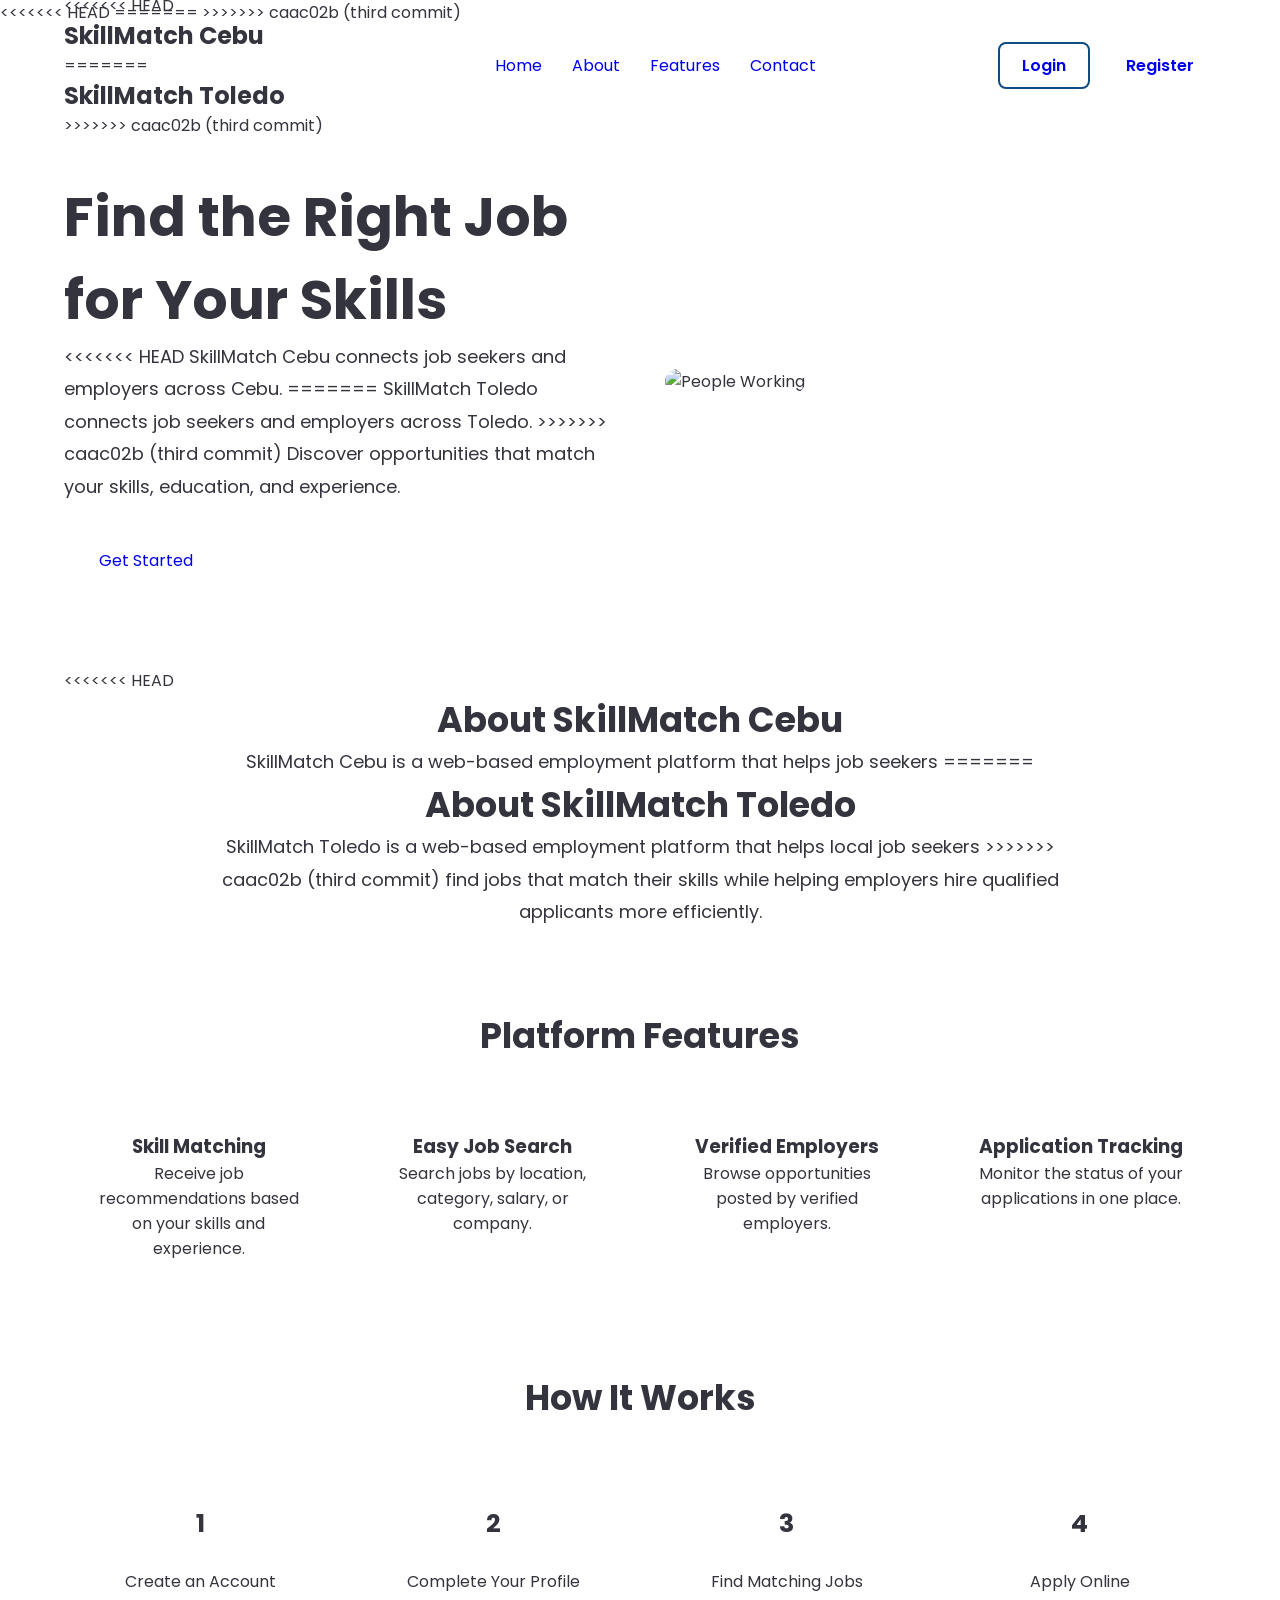
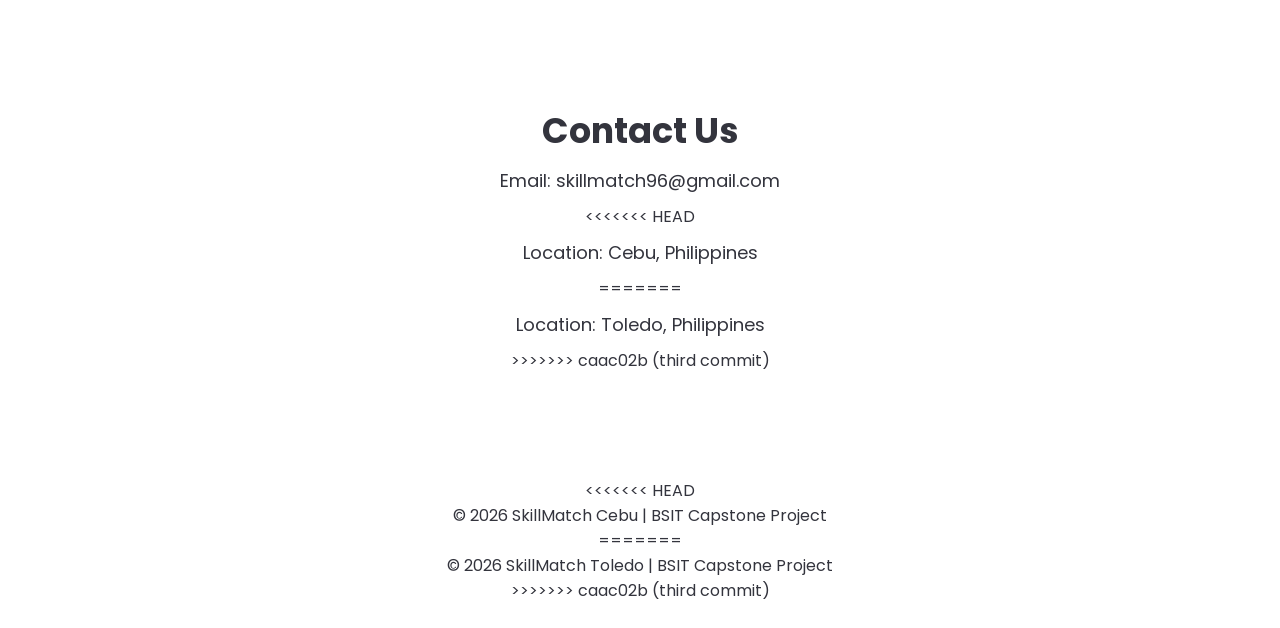
==== index.html @ ce3e760d "added changes" ====
<!DOCTYPE html>
<html lang="en">
<head>
    <meta charset="UTF-8">
    <meta name="viewport" content="width=device-width, initial-scale=1.0">
<<<<<<< HEAD
    <title>SkillMatch Cebu</title>
=======
    <title>SkillMatch Toledo</title>
>>>>>>> caac02b (third commit)

    <link rel="stylesheet" href="css/style.css">

    <link rel="preconnect" href="https://fonts.googleapis.com">
    <link href="https://fonts.googleapis.com/css2?family=Poppins:wght@300;400;500;600;700&display=swap" rel="stylesheet">
</head>
<body>

<header>
    <nav>
        <div class="logo">
<<<<<<< HEAD
            <h2>SkillMatch Cebu</h2>
=======
            <h2>SkillMatch Toledo</h2>
>>>>>>> caac02b (third commit)
        </div>

        <ul>
            <li><a href="#">Home</a></li>
            <li><a href="#about">About</a></li>
            <li><a href="#features">Features</a></li>
            <li><a href="#contact">Contact</a></li>
        </ul>

        <div class="buttons">
            <a href="login.html" class="login">Login</a>
            <a href="register.html" class="register">Register</a>
        </div>
    </nav>
</header>

<section class="hero">

    <div class="hero-text">

        <h1>Find the Right Job for Your Skills</h1>

        <p>
<<<<<<< HEAD
            SkillMatch Cebu connects job seekers and employers across Cebu.
=======
            SkillMatch Toledo connects job seekers and employers across Toledo.
>>>>>>> caac02b (third commit)
            Discover opportunities that match your skills, education, and experience.
        </p>

        <a href="register.html" class="btn">Get Started</a>

    </div>

    <div class="hero-image">
        <img src="https://images.unsplash.com/photo-1521737604893-d14cc237f11d?w=800" alt="People Working">
    </div>

</section>

<section id="about" class="about">

<<<<<<< HEAD
<h2>About SkillMatch Cebu</h2>

<p>

SkillMatch Cebu is a web-based employment platform that helps job seekers
=======
<h2>About SkillMatch Toledo</h2>

<p>

SkillMatch Toledo is a web-based employment platform that helps local job seekers
>>>>>>> caac02b (third commit)
find jobs that match their skills while helping employers hire qualified
applicants more efficiently.

</p>

</section>

<section id="features" class="features">

<h2>Platform Features</h2>

<div class="cards">

<div class="card">
<h3>Skill Matching</h3>
<p>Receive job recommendations based on your skills and experience.</p>
</div>

<div class="card">
<h3>Easy Job Search</h3>
<p>Search jobs by location, category, salary, or company.</p>
</div>

<div class="card">
<h3>Verified Employers</h3>
<p>Browse opportunities posted by verified employers.</p>
</div>

<div class="card">
<h3>Application Tracking</h3>
<p>Monitor the status of your applications in one place.</p>
</div>

</div>

</section>

<section class="how">

<h2>How It Works</h2>

<div class="steps">

<div class="step">
<h3>1</h3>
<p>Create an Account</p>
</div>

<div class="step">
<h3>2</h3>
<p>Complete Your Profile</p>
</div>

<div class="step">
<h3>3</h3>
<p>Find Matching Jobs</p>
</div>

<div class="step">
<h3>4</h3>
<p>Apply Online</p>
</div>

</div>

</section>

<section id="contact" class="contact">

<h2>Contact Us</h2>

<p>Email: skillmatch96@gmail.com</p>

<<<<<<< HEAD
<p>Location: Cebu, Philippines</p>
=======
<p>Location: Toledo, Philippines</p>
>>>>>>> caac02b (third commit)

</section>

<footer>

<<<<<<< HEAD
<p>© 2026 SkillMatch Cebu | BSIT Capstone Project</p>
=======
<p>© 2026 SkillMatch Toledo | BSIT Capstone Project</p>
>>>>>>> caac02b (third commit)

</footer>

</body>
</html>
---- css/style.css ----
/* Google Font */
@import url('https://fonts.googleapis.com/css2?family=Poppins:wght@300;400;500;600;700&display=swap');

/* Reset */
*{
    margin:0;
    padding:0;
    box-sizing:border-box;
    font-family:'Poppins',sans-serif;
}

html{
    scroll-behavior:smooth;
}

body{
<<<<<<< HEAD
    background:#f5f7fb;
    color:#333;
=======
    background:#F8F9FF;
    color:#33343D;
>>>>>>> caac02b (third commit)
}

/* ================= NAVBAR ================= */

header{
    width:100%;
    background:white;
<<<<<<< HEAD
    box-shadow:0 2px 10px rgba(0,0,0,.08);
=======
    box-shadow:0 2px 10px rgba(91,95,239,.08);
>>>>>>> caac02b (third commit)
    position:sticky;
    top:0;
    z-index:1000;
}

nav{
    width:90%;
    margin:auto;
    height:80px;
    display:flex;
    justify-content:space-between;
    align-items:center;
}

.logo h2{
<<<<<<< HEAD
    color:#0F4C81;
=======
    color:#5B5FEF;
>>>>>>> caac02b (third commit)
    font-size:30px;
}

nav ul{
    display:flex;
    list-style:none;
}

nav ul li{
    margin:0 15px;
}

nav ul li a{
    text-decoration:none;
<<<<<<< HEAD
    color:#333;
=======
    color:#33343D;
>>>>>>> caac02b (third commit)
    font-weight:500;
    transition:.3s;
}

nav ul li a:hover{
<<<<<<< HEAD
    color:#0F4C81;
=======
    color:#5B5FEF;
>>>>>>> caac02b (third commit)
}

.buttons a{
    text-decoration:none;
    margin-left:10px;
    padding:10px 22px;
    border-radius:8px;
    font-weight:600;
}

.login{
<<<<<<< HEAD
    color:#0F4C81;
    border:2px solid #0F4C81;
}

.login:hover{
    background:#0F4C81;
=======
    color:#5B5FEF;
    border:2px solid #5B5FEF;
}

.login:hover{
    background:#5B5FEF;
>>>>>>> caac02b (third commit)
    color:white;
}

.register{
<<<<<<< HEAD
    background:#0F4C81;
=======
    background:#5B5FEF;
>>>>>>> caac02b (third commit)
    color:white;
}

.register:hover{
<<<<<<< HEAD
    background:#08345d;
=======
    background:#4649C8;
>>>>>>> caac02b (third commit)
}

/* ================= HERO ================= */

.hero{
    width:90%;
    margin:70px auto;
    display:flex;
    justify-content:space-between;
    align-items:center;
    gap:50px;
}

.hero-text{
    flex:1;
}

.hero-text h1{
    font-size:55px;
<<<<<<< HEAD
    color:#0F4C81;
=======
    color:#5B5FEF;
>>>>>>> caac02b (third commit)
    margin-bottom:20px;
}

.hero-text p{
    font-size:18px;
    line-height:1.8;
    margin-bottom:30px;
}

.btn{
    display:inline-block;
    text-decoration:none;
<<<<<<< HEAD
    background:#0F4C81;
=======
    background:#5B5FEF;
>>>>>>> caac02b (third commit)
    color:white;
    padding:15px 35px;
    border-radius:10px;
    transition:.3s;
}

.btn:hover{
<<<<<<< HEAD
    background:#08345d;
=======
    background:#4649C8;
>>>>>>> caac02b (third commit)
}

.hero-image{
    flex:1;
}

.hero-image img{
    width:100%;
    border-radius:20px;
<<<<<<< HEAD
    box-shadow:0 15px 40px rgba(0,0,0,.15);
=======
    box-shadow:0 15px 40px rgba(91,95,239,.15);
>>>>>>> caac02b (third commit)
}

/* ================= SECTIONS ================= */

.about,
.features,
.how,
.contact{
    width:90%;
    margin:80px auto;
}

.about h2,
.features h2,
.how h2,
.contact h2{
    text-align:center;
<<<<<<< HEAD
    color:#0F4C81;
=======
    color:#5B5FEF;
>>>>>>> caac02b (third commit)
    margin-bottom:25px;
    font-size:35px;
}

.about p{
    max-width:900px;
    margin:auto;
    text-align:center;
    line-height:1.8;
    font-size:18px;
}

/* ================= FEATURES ================= */

.cards{
    display:grid;
    grid-template-columns:repeat(auto-fit,minmax(250px,1fr));
    gap:25px;
    margin-top:40px;
}

.card{
    background:white;
    padding:30px;
    border-radius:15px;
    text-align:center;
<<<<<<< HEAD
    box-shadow:0 5px 20px rgba(0,0,0,.08);
=======
    box-shadow:0 5px 20px rgba(91,95,239,.08);
>>>>>>> caac02b (third commit)
    transition:.3s;
}

.card:hover{
    transform:translateY(-8px);
}

.card h3{
<<<<<<< HEAD
    color:#0F4C81;
=======
    color:#5B5FEF;
>>>>>>> caac02b (third commit)
    margin-bottom:15px;
}

/* ================= HOW ================= */

.steps{
    display:grid;
    grid-template-columns:repeat(auto-fit,minmax(180px,1fr));
    gap:20px;
    margin-top:40px;
}

.step{
    background:white;
    text-align:center;
    padding:30px;
    border-radius:15px;
<<<<<<< HEAD
    box-shadow:0 5px 15px rgba(0,0,0,.08);
=======
    box-shadow:0 5px 15px rgba(91,95,239,.08);
>>>>>>> caac02b (third commit)
}

.step h3{
    width:60px;
    height:60px;
    margin:auto;
    margin-bottom:15px;
    border-radius:50%;
<<<<<<< HEAD
    background:#0F4C81;
=======
    background:#5B5FEF;
>>>>>>> caac02b (third commit)
    color:white;
    display:flex;
    justify-content:center;
    align-items:center;
    font-size:25px;
}

/* ================= CONTACT ================= */

.contact{
    text-align:center;
}

.contact p{
    margin:10px 0;
    font-size:18px;
}

/* ================= FOOTER ================= */

footer{
<<<<<<< HEAD
    background:#0F4C81;
=======
    background:#5B5FEF;
>>>>>>> caac02b (third commit)
    color:white;
    text-align:center;
    padding:25px;
    margin-top:60px;
}

/* ================= MOBILE ================= */

@media(max-width:900px){

nav{
    flex-direction:column;
    height:auto;
    padding:20px 0;
}

nav ul{
    margin:20px 0;
}

.hero{
    flex-direction:column;
    text-align:center;
}

.hero-text h1{
    font-size:40px;
}

.buttons{
    margin-bottom:15px;
}

}

/* ================= SHARED AUTHENTICATION STYLES ================= */

.login-container,
.register-container{
    width:100%;
    min-height:100vh;
    display:flex;
    justify-content:center;
    align-items:center;
<<<<<<< HEAD
    background:linear-gradient(135deg,#0F4C81,#1d78c1);
=======
    background:linear-gradient(135deg,#5B5FEF,#8588F5);
>>>>>>> caac02b (third commit)
    padding:20px;
}

.login-box,
.register-box{
    width:100%;
    max-width:420px;
    background:white;
    padding:35px 40px;
    border-radius:15px;
<<<<<<< HEAD
    box-shadow:0 15px 35px rgba(0,0,0,.2);
=======
    box-shadow:0 15px 35px rgba(91,95,239,.2);
>>>>>>> caac02b (third commit)
}

.login-box h1,
.register-box h1{
    text-align:center;
<<<<<<< HEAD
    color:#0F4C81;
=======
    color:#5B5FEF;
>>>>>>> caac02b (third commit)
    margin-bottom:8px;
}

.login-box p,
.register-box p{
    text-align:center;
    color:#666;
    margin-bottom:20px;
}

.input-box{
    margin-bottom:15px;
}

.input-box label{
    display:block;
    margin-bottom:6px;
    font-weight:500;
}

.input-box input{
    width:100%;
    padding:10px 12px;
<<<<<<< HEAD
    border:1px solid #ccc;
=======
    border:1px solid #D9DBF2;
>>>>>>> caac02b (third commit)
    border-radius:8px;
    font-size:15px;
}

.input-box input:focus{
<<<<<<< HEAD
    border-color:#0F4C81;
=======
    border-color:#5B5FEF;
>>>>>>> caac02b (third commit)
    outline:none;
}

.remember{
    display:flex;
    justify-content:space-between;
    align-items:center;
    margin:15px 0 20px;
    font-size:14px;
}

.remember label{
    display:flex;
    align-items:center;
    gap:8px;
    cursor:pointer;
}

.remember a{
<<<<<<< HEAD
    color:#0F4C81;
=======
    color:#5B5FEF;
>>>>>>> caac02b (third commit)
    text-decoration:none;
}

.login-btn,
.register-btn{
    width:100%;
    padding:14px;
<<<<<<< HEAD
    background:#0F4C81;
=======
    background:#5B5FEF;
>>>>>>> caac02b (third commit)
    color:white;
    border:none;
    border-radius:8px;
    font-size:16px;
    cursor:pointer;
    transition:.3s;
}

.login-btn:hover,
.register-btn:hover{
<<<<<<< HEAD
    background:#08345d;
=======
    background:#4649C8;
>>>>>>> caac02b (third commit)
}

.register-link,
.login-link{
    margin-top:20px;
    text-align:center;
}

.register-link a,
.login-link a,
.back-home{
<<<<<<< HEAD
    color:#0F4C81;
=======
    color:#5B5FEF;
>>>>>>> caac02b (third commit)
    text-decoration:none;
    font-weight:600;
}

.back-home{
    display:block;
    text-align:center;
    margin-top:20px;
}
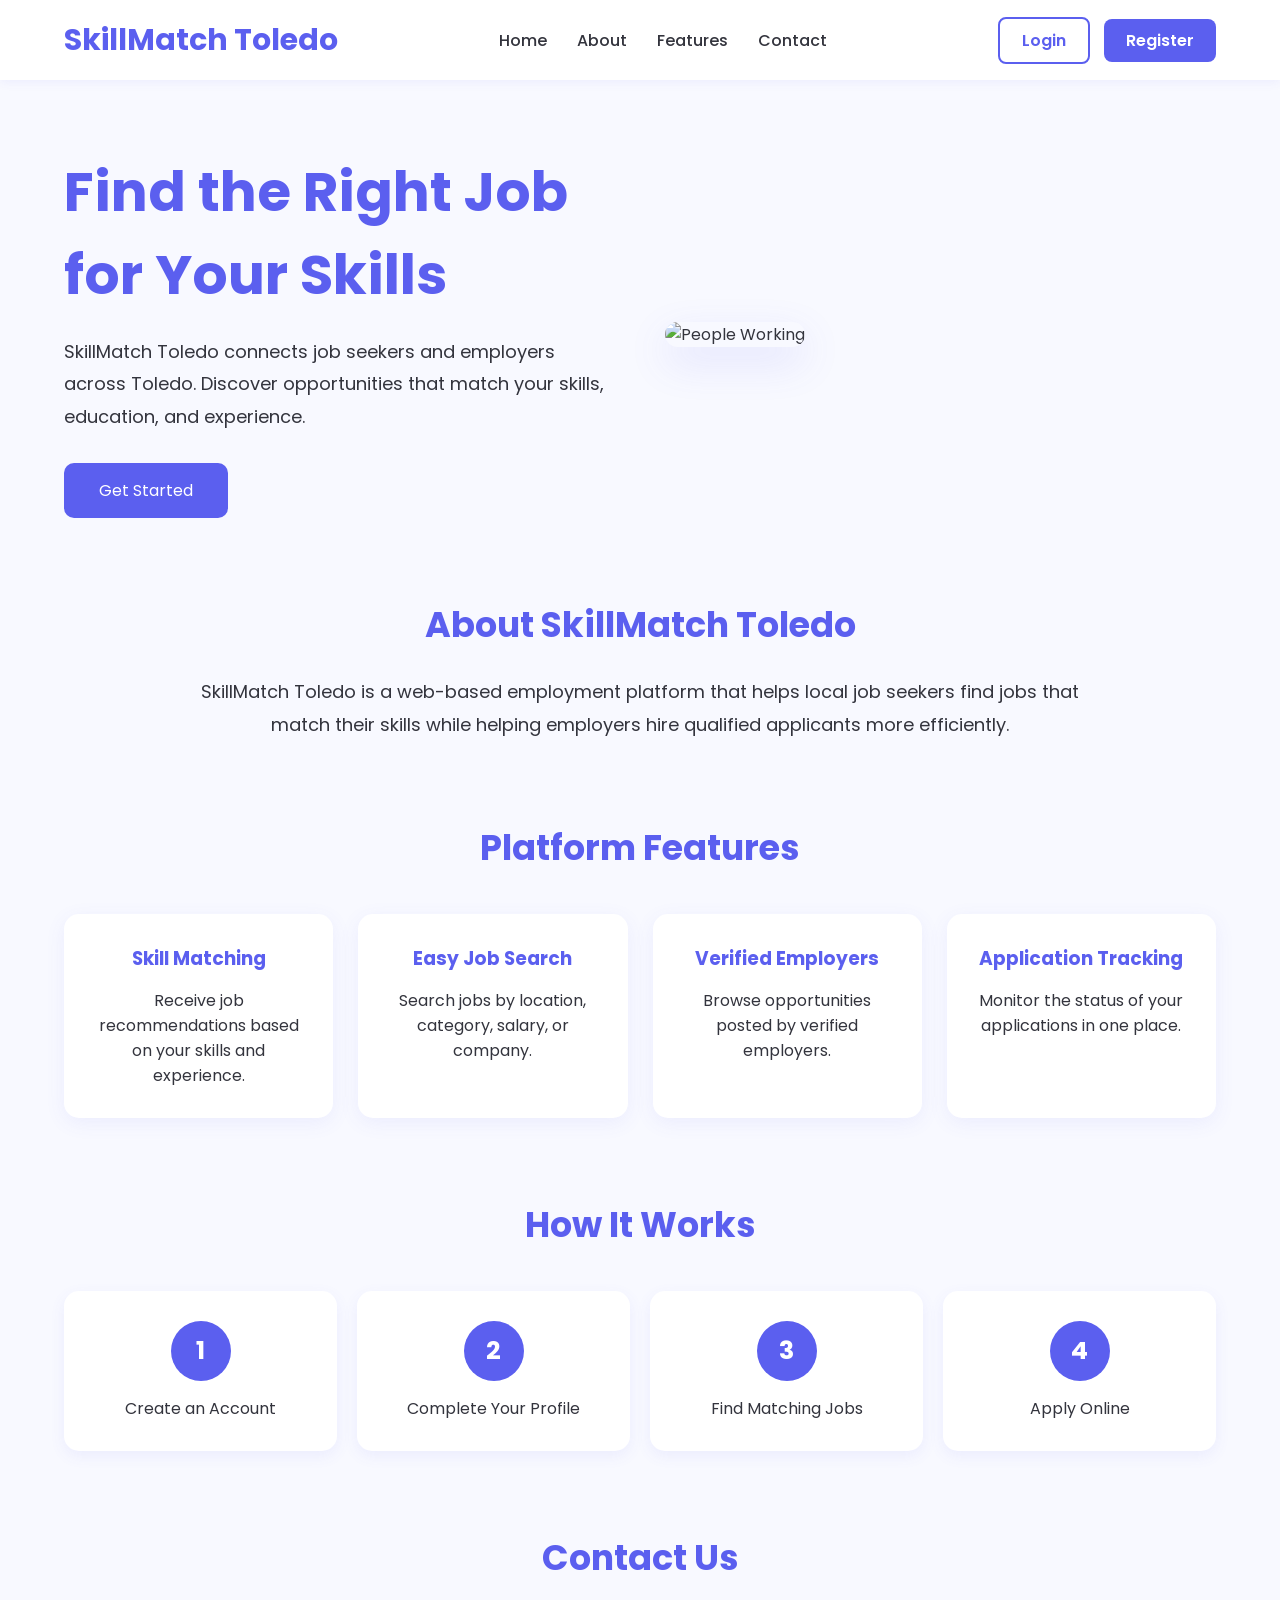
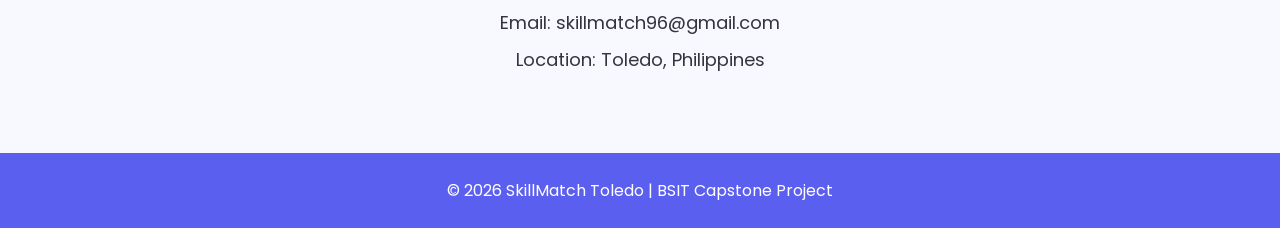
==== commit d9076150: "Add Changes" ====
--- a/index.html
+++ b/index.html
@@ -3,11 +3,7 @@
 <head>
     <meta charset="UTF-8">
     <meta name="viewport" content="width=device-width, initial-scale=1.0">
-<<<<<<< HEAD
-    <title>SkillMatch Cebu</title>
-=======
     <title>SkillMatch Toledo</title>
->>>>>>> caac02b (third commit)
 
     <link rel="stylesheet" href="css/style.css">
 
@@ -19,11 +15,7 @@
 <header>
     <nav>
         <div class="logo">
-<<<<<<< HEAD
-            <h2>SkillMatch Cebu</h2>
-=======
             <h2>SkillMatch Toledo</h2>
->>>>>>> caac02b (third commit)
         </div>
 
         <ul>
@@ -47,11 +39,7 @@
         <h1>Find the Right Job for Your Skills</h1>
 
         <p>
-<<<<<<< HEAD
-            SkillMatch Cebu connects job seekers and employers across Cebu.
-=======
             SkillMatch Toledo connects job seekers and employers across Toledo.
->>>>>>> caac02b (third commit)
             Discover opportunities that match your skills, education, and experience.
         </p>
 
@@ -67,19 +55,11 @@
 
 <section id="about" class="about">
 
-<<<<<<< HEAD
-<h2>About SkillMatch Cebu</h2>
-
-<p>
-
-SkillMatch Cebu is a web-based employment platform that helps job seekers
-=======
 <h2>About SkillMatch Toledo</h2>
 
 <p>
 
 SkillMatch Toledo is a web-based employment platform that helps local job seekers
->>>>>>> caac02b (third commit)
 find jobs that match their skills while helping employers hire qualified
 applicants more efficiently.
 
@@ -153,21 +133,13 @@
 
 <p>Email: skillmatch96@gmail.com</p>
 
-<<<<<<< HEAD
-<p>Location: Cebu, Philippines</p>
-=======
 <p>Location: Toledo, Philippines</p>
->>>>>>> caac02b (third commit)
 
 </section>
 
 <footer>
 
-<<<<<<< HEAD
-<p>© 2026 SkillMatch Cebu | BSIT Capstone Project</p>
-=======
 <p>© 2026 SkillMatch Toledo | BSIT Capstone Project</p>
->>>>>>> caac02b (third commit)
 
 </footer>
 
--- a/css/style.css
+++ b/css/style.css
@@ -14,13 +14,8 @@
 }
 
 body{
-<<<<<<< HEAD
-    background:#f5f7fb;
-    color:#333;
-=======
     background:#F8F9FF;
     color:#33343D;
->>>>>>> caac02b (third commit)
 }
 
 /* ================= NAVBAR ================= */
@@ -28,11 +23,7 @@
 header{
     width:100%;
     background:white;
-<<<<<<< HEAD
-    box-shadow:0 2px 10px rgba(0,0,0,.08);
-=======
     box-shadow:0 2px 10px rgba(91,95,239,.08);
->>>>>>> caac02b (third commit)
     position:sticky;
     top:0;
     z-index:1000;
@@ -48,11 +39,7 @@
 }
 
 .logo h2{
-<<<<<<< HEAD
-    color:#0F4C81;
-=======
-    color:#5B5FEF;
->>>>>>> caac02b (third commit)
+    color:#5B5FEF;
     font-size:30px;
 }
 
@@ -67,21 +54,13 @@
 
 nav ul li a{
     text-decoration:none;
-<<<<<<< HEAD
-    color:#333;
-=======
     color:#33343D;
->>>>>>> caac02b (third commit)
     font-weight:500;
     transition:.3s;
 }
 
 nav ul li a:hover{
-<<<<<<< HEAD
-    color:#0F4C81;
-=======
-    color:#5B5FEF;
->>>>>>> caac02b (third commit)
+    color:#5B5FEF;
 }
 
 .buttons a{
@@ -93,39 +72,22 @@
 }
 
 .login{
-<<<<<<< HEAD
-    color:#0F4C81;
-    border:2px solid #0F4C81;
+    color:#5B5FEF;
+    border:2px solid #5B5FEF;
 }
 
 .login:hover{
-    background:#0F4C81;
-=======
-    color:#5B5FEF;
-    border:2px solid #5B5FEF;
-}
-
-.login:hover{
-    background:#5B5FEF;
->>>>>>> caac02b (third commit)
+    background:#5B5FEF;
     color:white;
 }
 
 .register{
-<<<<<<< HEAD
-    background:#0F4C81;
-=======
-    background:#5B5FEF;
->>>>>>> caac02b (third commit)
+    background:#5B5FEF;
     color:white;
 }
 
 .register:hover{
-<<<<<<< HEAD
-    background:#08345d;
-=======
     background:#4649C8;
->>>>>>> caac02b (third commit)
 }
 
 /* ================= HERO ================= */
@@ -145,11 +107,7 @@
 
 .hero-text h1{
     font-size:55px;
-<<<<<<< HEAD
-    color:#0F4C81;
-=======
-    color:#5B5FEF;
->>>>>>> caac02b (third commit)
+    color:#5B5FEF;
     margin-bottom:20px;
 }
 
@@ -162,11 +120,7 @@
 .btn{
     display:inline-block;
     text-decoration:none;
-<<<<<<< HEAD
-    background:#0F4C81;
-=======
-    background:#5B5FEF;
->>>>>>> caac02b (third commit)
+    background:#5B5FEF;
     color:white;
     padding:15px 35px;
     border-radius:10px;
@@ -174,11 +128,7 @@
 }
 
 .btn:hover{
-<<<<<<< HEAD
-    background:#08345d;
-=======
     background:#4649C8;
->>>>>>> caac02b (third commit)
 }
 
 .hero-image{
@@ -188,11 +138,7 @@
 .hero-image img{
     width:100%;
     border-radius:20px;
-<<<<<<< HEAD
-    box-shadow:0 15px 40px rgba(0,0,0,.15);
-=======
     box-shadow:0 15px 40px rgba(91,95,239,.15);
->>>>>>> caac02b (third commit)
 }
 
 /* ================= SECTIONS ================= */
@@ -210,11 +156,7 @@
 .how h2,
 .contact h2{
     text-align:center;
-<<<<<<< HEAD
-    color:#0F4C81;
-=======
-    color:#5B5FEF;
->>>>>>> caac02b (third commit)
+    color:#5B5FEF;
     margin-bottom:25px;
     font-size:35px;
 }
@@ -241,11 +183,7 @@
     padding:30px;
     border-radius:15px;
     text-align:center;
-<<<<<<< HEAD
-    box-shadow:0 5px 20px rgba(0,0,0,.08);
-=======
     box-shadow:0 5px 20px rgba(91,95,239,.08);
->>>>>>> caac02b (third commit)
     transition:.3s;
 }
 
@@ -254,11 +192,7 @@
 }
 
 .card h3{
-<<<<<<< HEAD
-    color:#0F4C81;
-=======
-    color:#5B5FEF;
->>>>>>> caac02b (third commit)
+    color:#5B5FEF;
     margin-bottom:15px;
 }
 
@@ -276,11 +210,7 @@
     text-align:center;
     padding:30px;
     border-radius:15px;
-<<<<<<< HEAD
-    box-shadow:0 5px 15px rgba(0,0,0,.08);
-=======
     box-shadow:0 5px 15px rgba(91,95,239,.08);
->>>>>>> caac02b (third commit)
 }
 
 .step h3{
@@ -289,11 +219,7 @@
     margin:auto;
     margin-bottom:15px;
     border-radius:50%;
-<<<<<<< HEAD
-    background:#0F4C81;
-=======
-    background:#5B5FEF;
->>>>>>> caac02b (third commit)
+    background:#5B5FEF;
     color:white;
     display:flex;
     justify-content:center;
@@ -315,11 +241,7 @@
 /* ================= FOOTER ================= */
 
 footer{
-<<<<<<< HEAD
-    background:#0F4C81;
-=======
-    background:#5B5FEF;
->>>>>>> caac02b (third commit)
+    background:#5B5FEF;
     color:white;
     text-align:center;
     padding:25px;
@@ -364,11 +286,7 @@
     display:flex;
     justify-content:center;
     align-items:center;
-<<<<<<< HEAD
-    background:linear-gradient(135deg,#0F4C81,#1d78c1);
-=======
     background:linear-gradient(135deg,#5B5FEF,#8588F5);
->>>>>>> caac02b (third commit)
     padding:20px;
 }
 
@@ -379,21 +297,13 @@
     background:white;
     padding:35px 40px;
     border-radius:15px;
-<<<<<<< HEAD
-    box-shadow:0 15px 35px rgba(0,0,0,.2);
-=======
     box-shadow:0 15px 35px rgba(91,95,239,.2);
->>>>>>> caac02b (third commit)
 }
 
 .login-box h1,
 .register-box h1{
     text-align:center;
-<<<<<<< HEAD
-    color:#0F4C81;
-=======
-    color:#5B5FEF;
->>>>>>> caac02b (third commit)
+    color:#5B5FEF;
     margin-bottom:8px;
 }
 
@@ -417,21 +327,13 @@
 .input-box input{
     width:100%;
     padding:10px 12px;
-<<<<<<< HEAD
-    border:1px solid #ccc;
-=======
     border:1px solid #D9DBF2;
->>>>>>> caac02b (third commit)
     border-radius:8px;
     font-size:15px;
 }
 
 .input-box input:focus{
-<<<<<<< HEAD
-    border-color:#0F4C81;
-=======
     border-color:#5B5FEF;
->>>>>>> caac02b (third commit)
     outline:none;
 }
 
@@ -451,11 +353,7 @@
 }
 
 .remember a{
-<<<<<<< HEAD
-    color:#0F4C81;
-=======
-    color:#5B5FEF;
->>>>>>> caac02b (third commit)
+    color:#5B5FEF;
     text-decoration:none;
 }
 
@@ -463,11 +361,7 @@
 .register-btn{
     width:100%;
     padding:14px;
-<<<<<<< HEAD
-    background:#0F4C81;
-=======
-    background:#5B5FEF;
->>>>>>> caac02b (third commit)
+    background:#5B5FEF;
     color:white;
     border:none;
     border-radius:8px;
@@ -478,11 +372,7 @@
 
 .login-btn:hover,
 .register-btn:hover{
-<<<<<<< HEAD
-    background:#08345d;
-=======
     background:#4649C8;
->>>>>>> caac02b (third commit)
 }
 
 .register-link,
@@ -494,11 +384,7 @@
 .register-link a,
 .login-link a,
 .back-home{
-<<<<<<< HEAD
-    color:#0F4C81;
-=======
-    color:#5B5FEF;
->>>>>>> caac02b (third commit)
+    color:#5B5FEF;
     text-decoration:none;
     font-weight:600;
 }
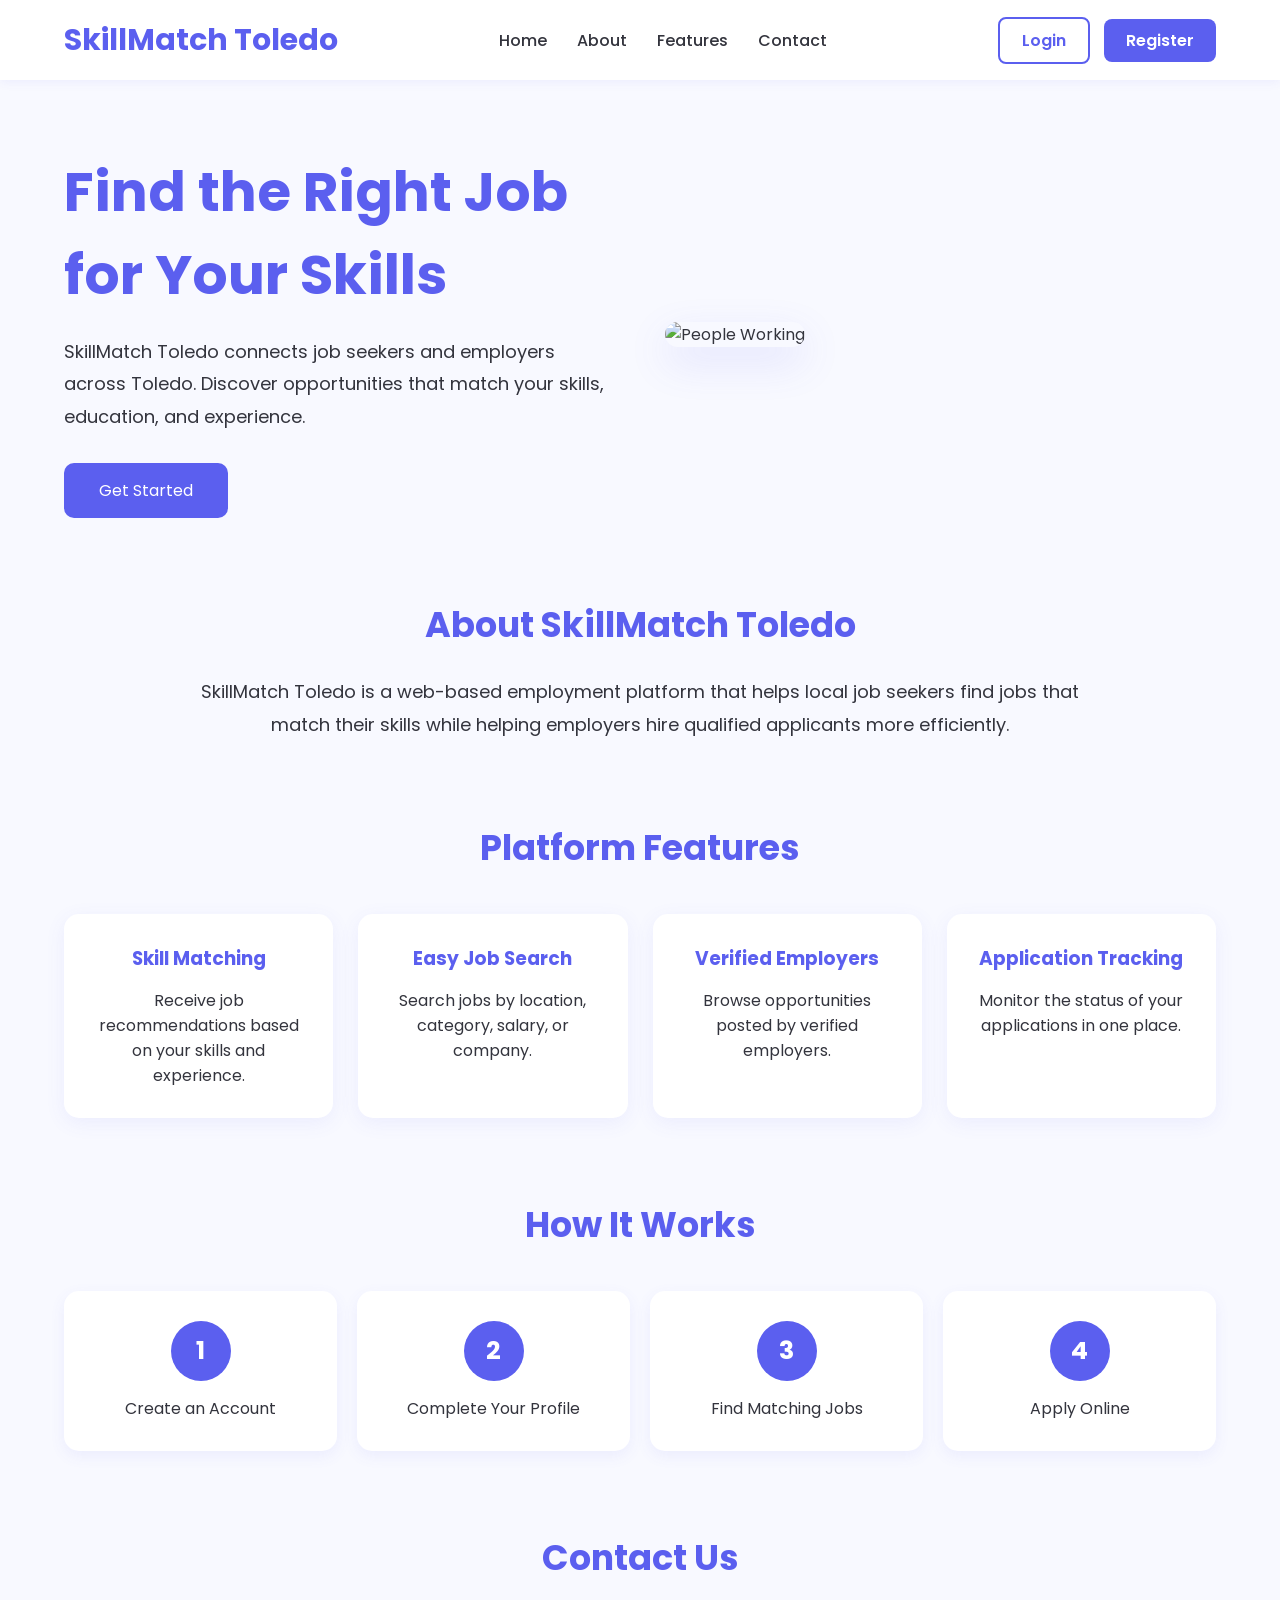
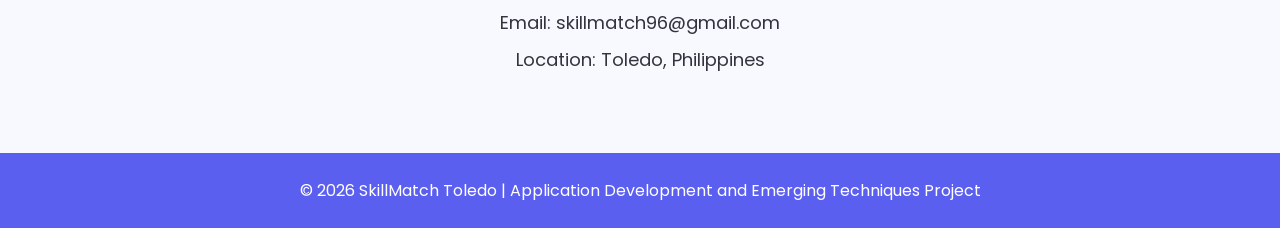
==== commit 7ca564d8: "add 3rd number" ====
--- a/index.html
+++ b/index.html
@@ -139,7 +139,7 @@
 
 <footer>
 
-<p>© 2026 SkillMatch Toledo | BSIT Capstone Project</p>
+<p>© 2026 SkillMatch Toledo | Application Development and Emerging Techniques Project</p>
 
 </footer>
 
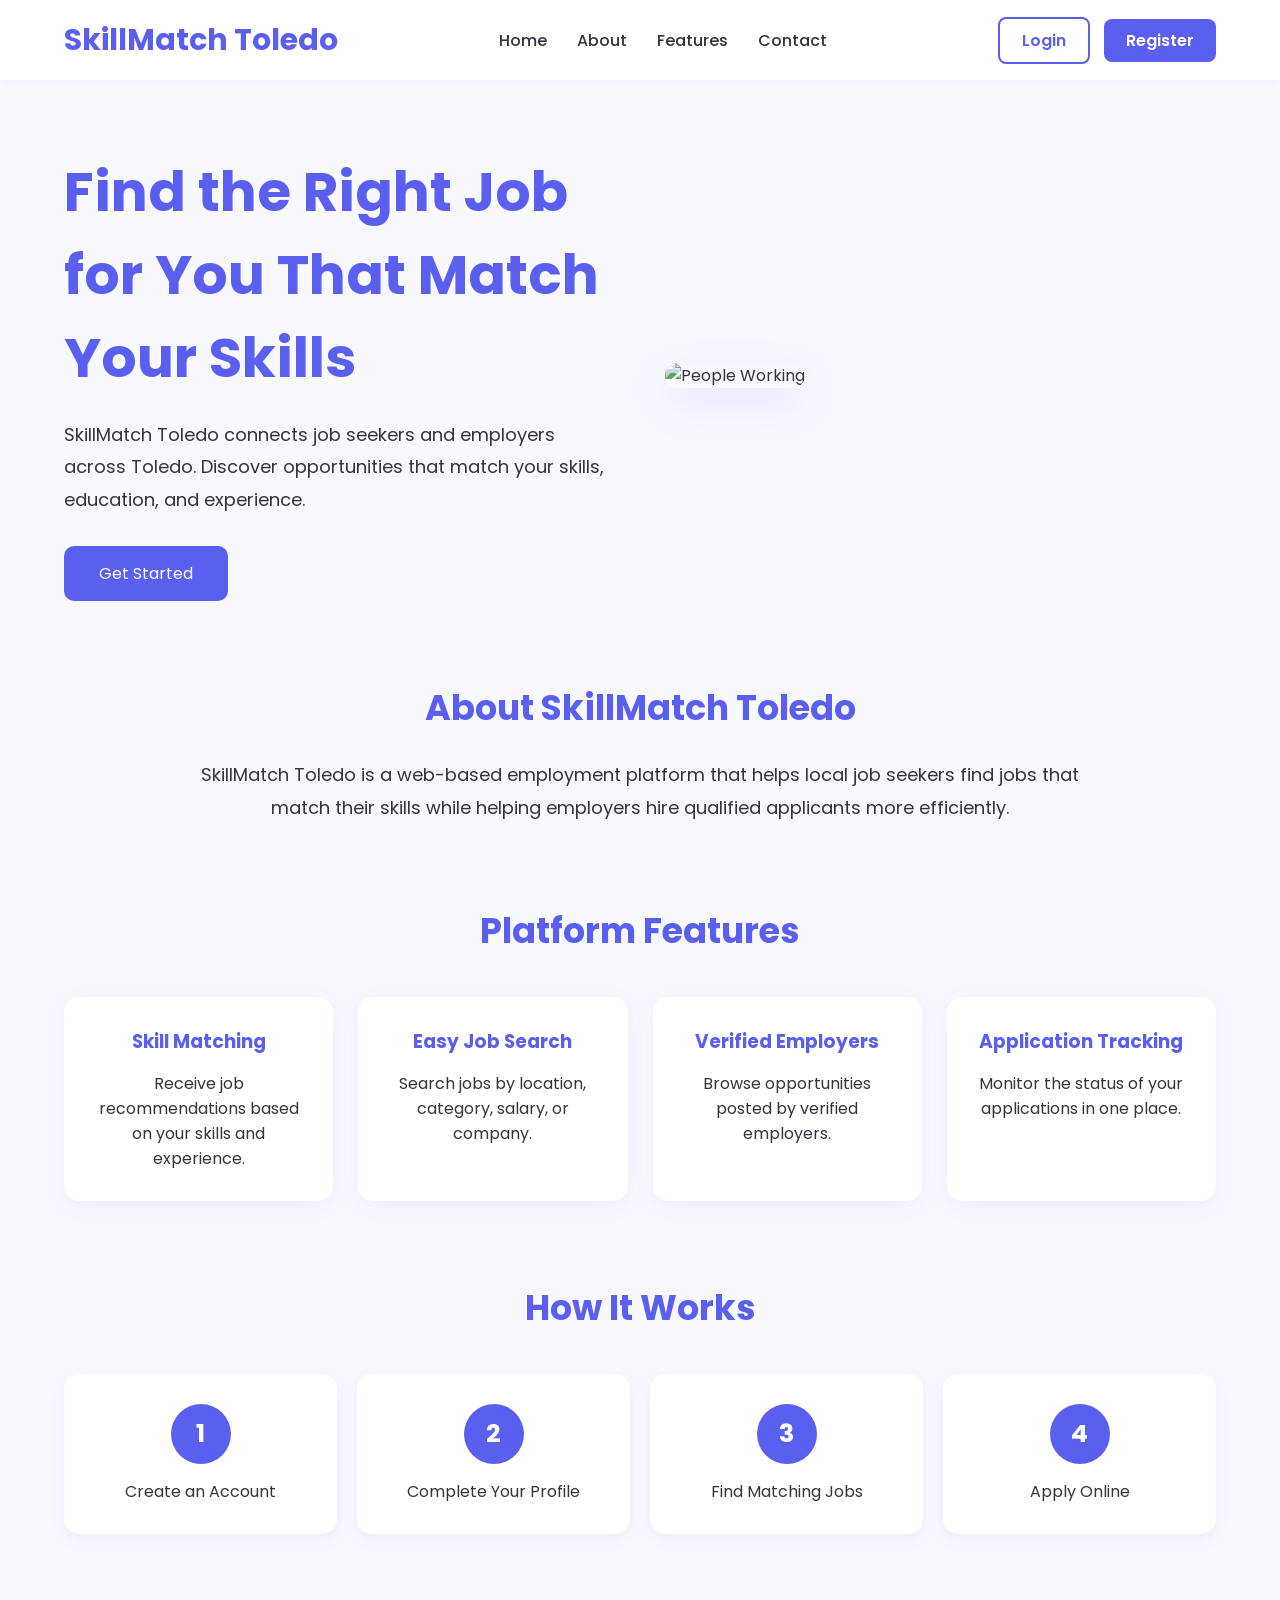
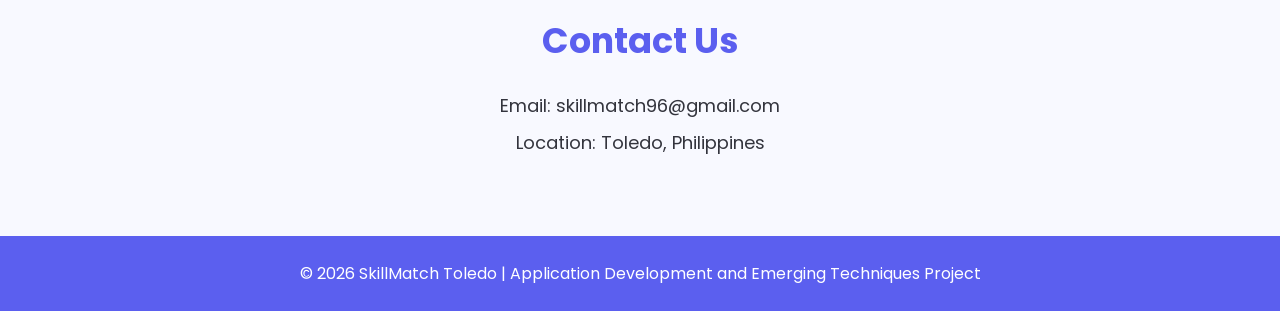
==== commit d09660ad: "important changes" ====
--- a/index.html
+++ b/index.html
@@ -36,7 +36,7 @@
 
     <div class="hero-text">
 
-        <h1>Find the Right Job for Your Skills</h1>
+        <h1>Find the Right Job for You That Match Your Skills</h1>
 
         <p>
             SkillMatch Toledo connects job seekers and employers across Toledo.
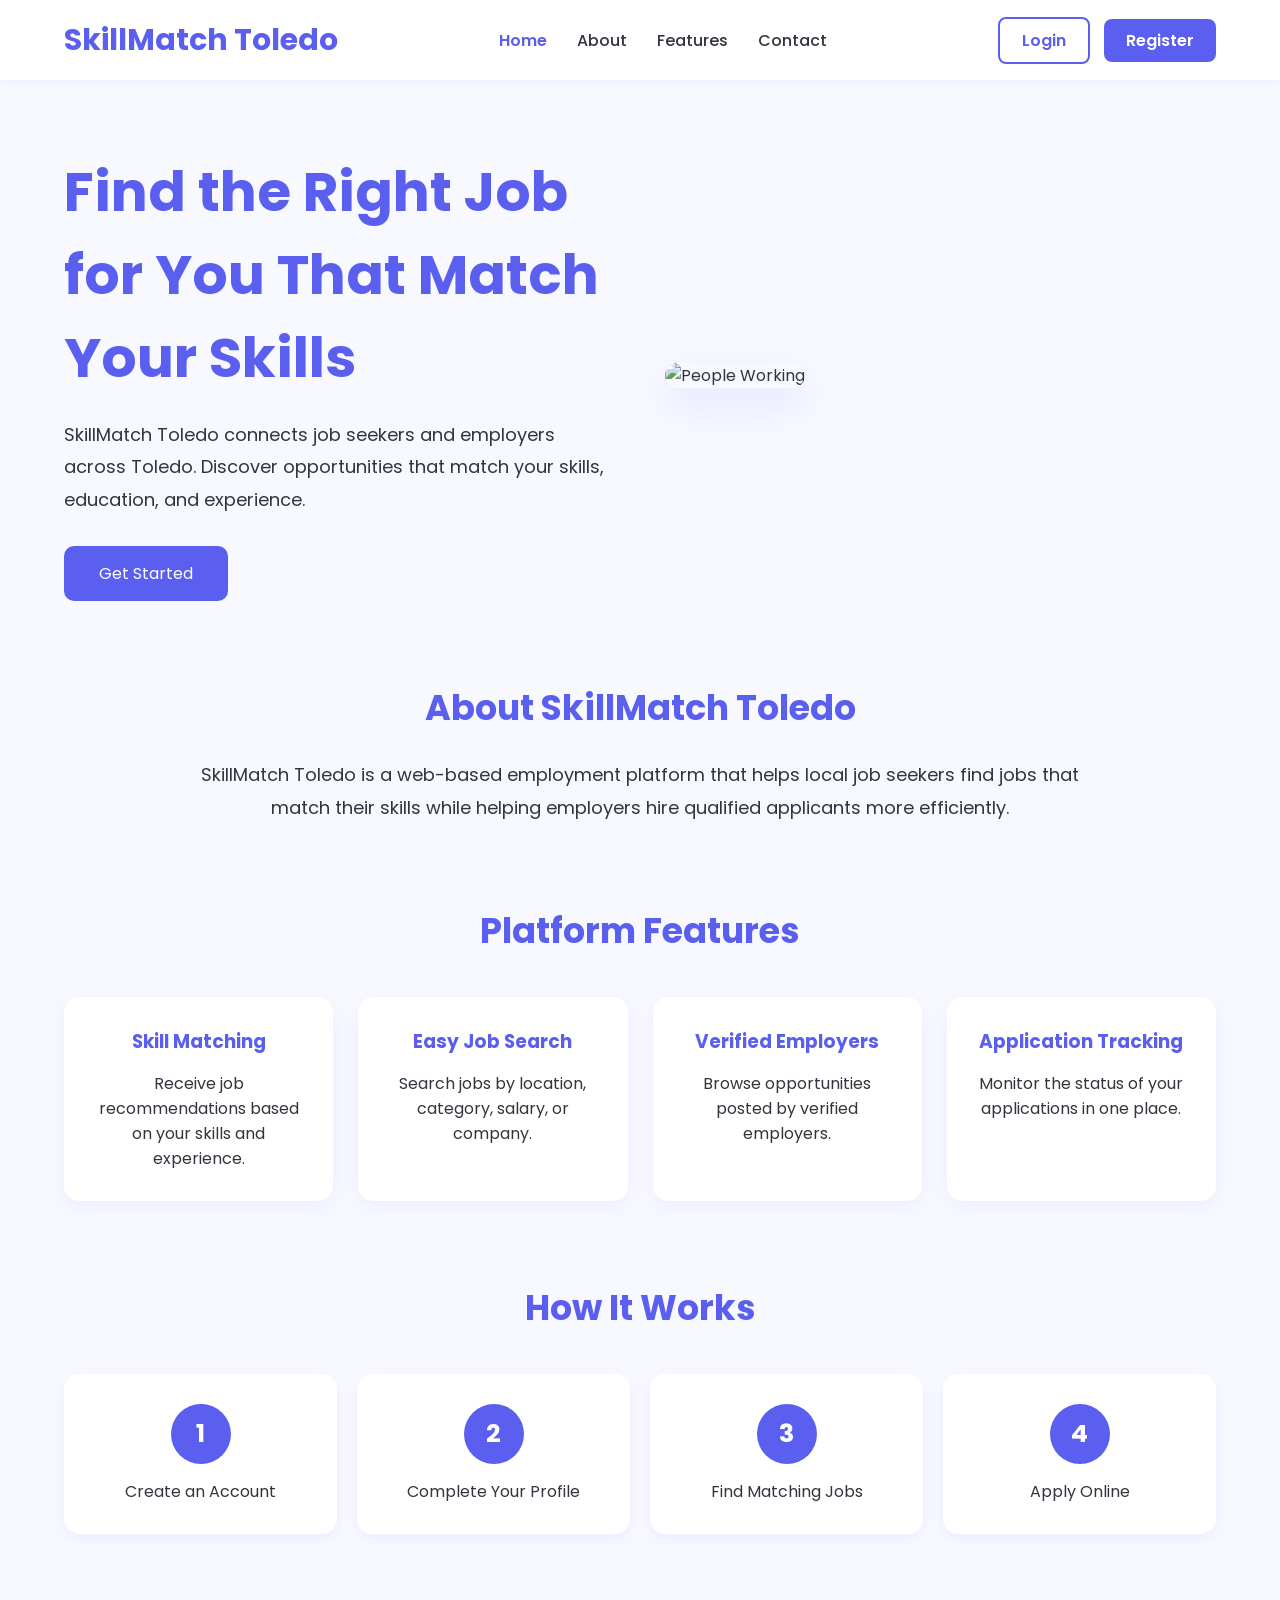
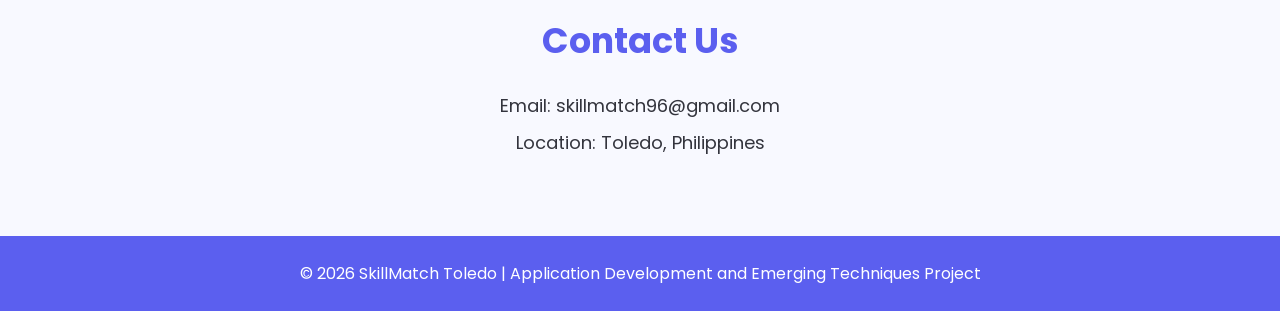
==== commit 35c9e4f6: "added auth.js and main.js local storage" ====
--- a/index.html
+++ b/index.html
@@ -139,9 +139,11 @@
 
 <footer>
 
-<p>© 2026 SkillMatch Toledo | Application Development and Emerging Techniques Project</p>
+<p>© <span id="year">2026</span> SkillMatch Toledo | Application Development and Emerging Techniques Project</p>
 
 </footer>
 
+<script src="js/main.js"></script>
+
 </body>
 </html>
--- a/css/style.css
+++ b/css/style.css
@@ -393,4 +393,221 @@
     display:block;
     text-align:center;
     margin-top:20px;
+}
+
+/* ================= DASHBOARD ================= */
+
+nav ul li a.active{
+    color:#5B5FEF;
+    font-weight:600;
+}
+
+.dashboard{
+    width:90%;
+    margin:60px auto;
+}
+
+.dashboard-head{
+    text-align:center;
+    margin-bottom:35px;
+}
+
+.dashboard-head h1{
+    color:#5B5FEF;
+    font-size:40px;
+    margin-bottom:10px;
+}
+
+.dashboard-head p{
+    font-size:17px;
+    color:#555;
+}
+
+.dashboard-filters{
+    display:flex;
+    gap:15px;
+    margin-bottom:20px;
+}
+
+.dashboard-filters input{
+    flex:1;
+    padding:12px 15px;
+    border:1px solid #D9DBF2;
+    border-radius:8px;
+    font-size:15px;
+}
+
+.dashboard-filters input:focus{
+    border-color:#5B5FEF;
+    outline:none;
+}
+
+.dashboard-filters select{
+    padding:12px 15px;
+    border:1px solid #D9DBF2;
+    border-radius:8px;
+    font-size:15px;
+    background:white;
+    cursor:pointer;
+}
+
+.post-box select{
+    width:100%;
+    padding:10px 12px;
+    border:1px solid #D9DBF2;
+    border-radius:8px;
+    font-size:15px;
+    background:white;
+}
+
+.job-count p{
+    color:#555;
+    margin-bottom:20px;
+}
+
+/* ================= JOB CARDS ================= */
+
+.job-grid{
+    display:grid;
+    grid-template-columns:repeat(auto-fit,minmax(280px,1fr));
+    gap:25px;
+}
+
+.job-card{
+    background:white;
+    padding:25px;
+    border-radius:15px;
+    box-shadow:0 5px 20px rgba(91,95,239,.08);
+    transition:.3s;
+    display:flex;
+    flex-direction:column;
+}
+
+.job-card:hover{
+    transform:translateY(-6px);
+}
+
+.job-card-top{
+    display:flex;
+    justify-content:space-between;
+    align-items:flex-start;
+    gap:10px;
+}
+
+.job-card-top h3{
+    color:#5B5FEF;
+    font-size:20px;
+}
+
+.job-posted{
+    font-size:12px;
+    color:#999;
+    white-space:nowrap;
+}
+
+.job-company{
+    color:#666;
+    margin:8px 0 4px;
+    font-size:14px;
+}
+
+.job-salary{
+    font-weight:600;
+    color:#4649C8;
+    margin-bottom:12px;
+}
+
+.job-skills{
+    display:flex;
+    flex-wrap:wrap;
+    gap:8px;
+    margin-bottom:18px;
+}
+
+.skill-tag{
+    background:#F0F1FF;
+    color:#5B5FEF;
+    font-size:12px;
+    font-weight:500;
+    padding:5px 10px;
+    border-radius:20px;
+}
+
+.apply-btn,
+.delete-btn{
+    margin-top:auto;
+    padding:11px;
+    border:none;
+    border-radius:8px;
+    font-size:15px;
+    font-weight:600;
+    cursor:pointer;
+    transition:.3s;
+}
+
+.apply-btn{
+    background:#5B5FEF;
+    color:white;
+}
+
+.apply-btn:hover{
+    background:#4649C8;
+}
+
+.apply-btn:disabled{
+    background:#C9CBE8;
+    cursor:not-allowed;
+}
+
+.delete-btn{
+    background:#FFEFEF;
+    color:#E05656;
+}
+
+.delete-btn:hover{
+    background:#E05656;
+    color:white;
+}
+
+.empty{
+    color:#888;
+    text-align:center;
+    padding:40px 0;
+}
+
+/* ================= POST A JOB ================= */
+
+.post-layout{
+    display:grid;
+    grid-template-columns:1fr 1fr;
+    gap:30px;
+    align-items:start;
+}
+
+.post-box{
+    background:white;
+    padding:30px;
+    border-radius:15px;
+    box-shadow:0 5px 20px rgba(91,95,239,.08);
+}
+
+.post-box h2{
+    color:#5B5FEF;
+    margin-bottom:20px;
+}
+
+.post-box .job-grid{
+    grid-template-columns:1fr;
+    gap:15px;
+    margin-top:10px;
+}
+
+@media(max-width:900px){
+    .dashboard-filters{
+        flex-direction:column;
+    }
+
+    .post-layout{
+        grid-template-columns:1fr;
+    }
 }
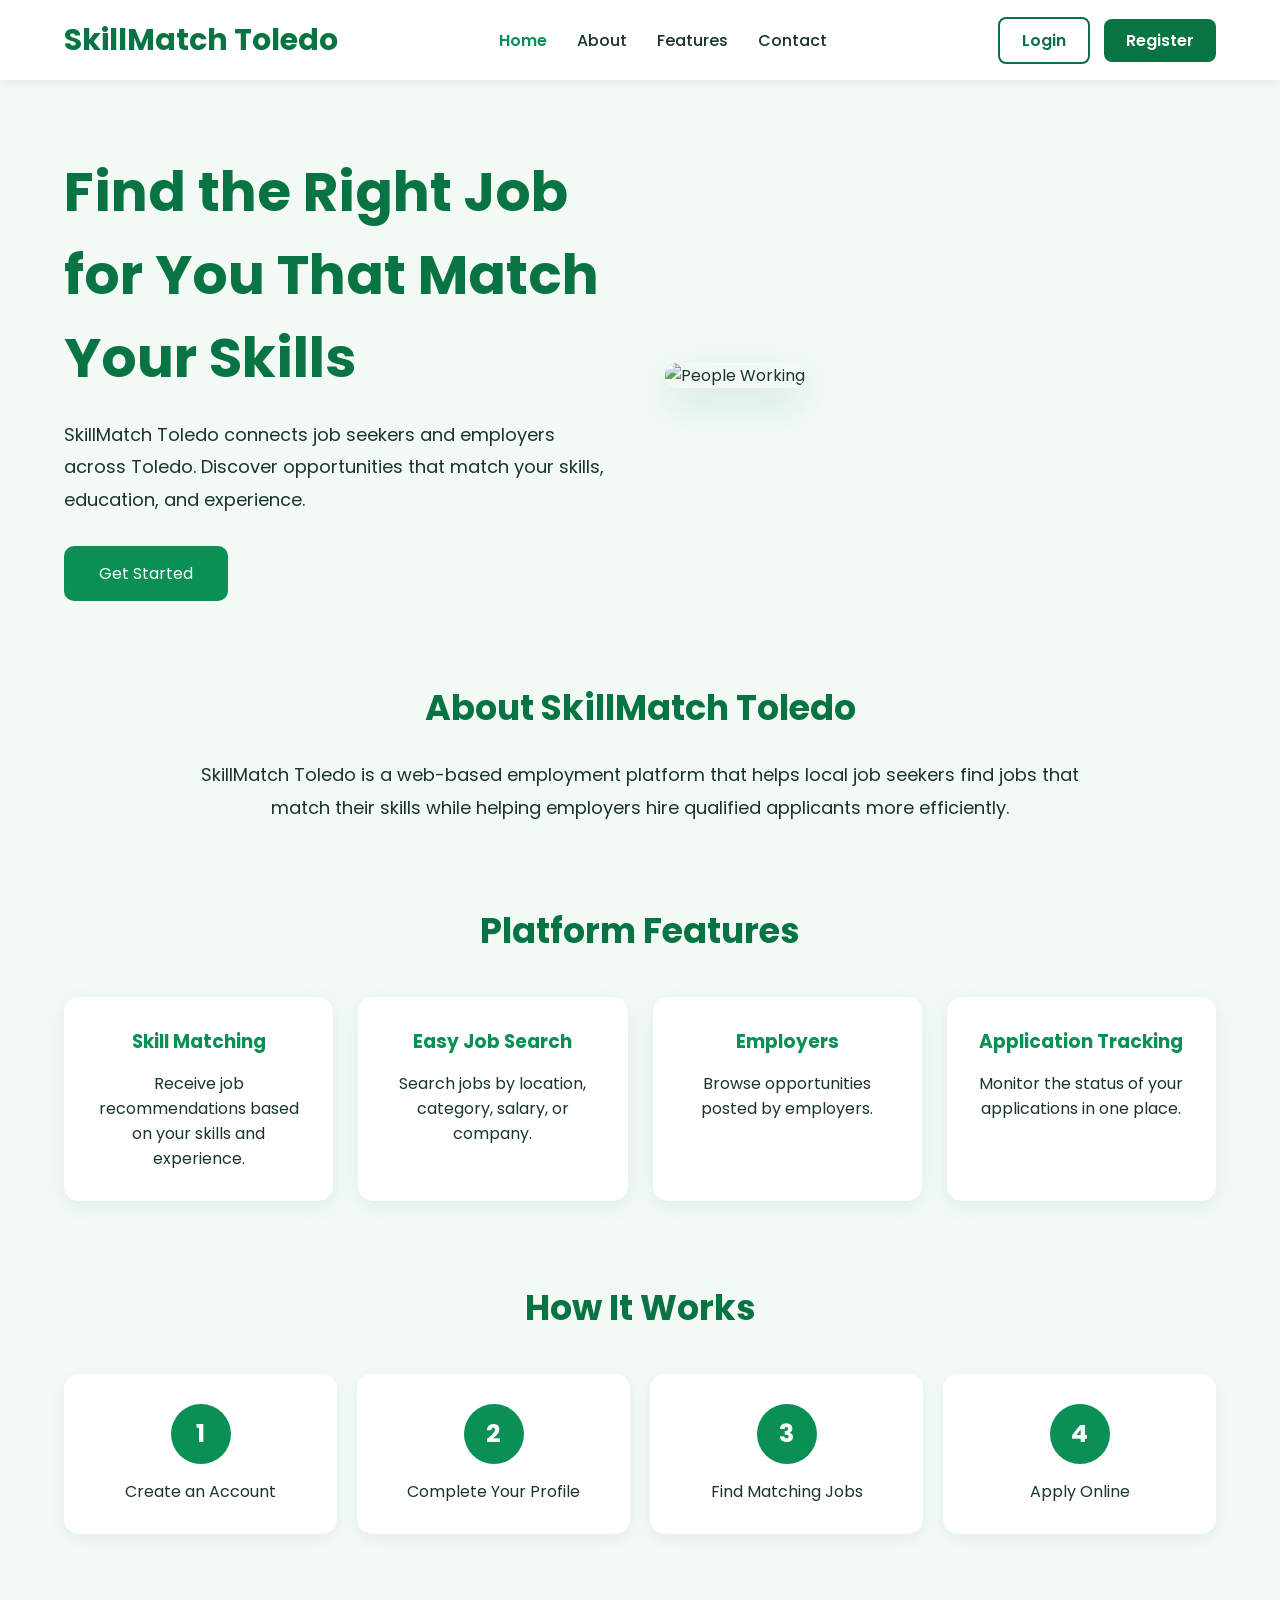
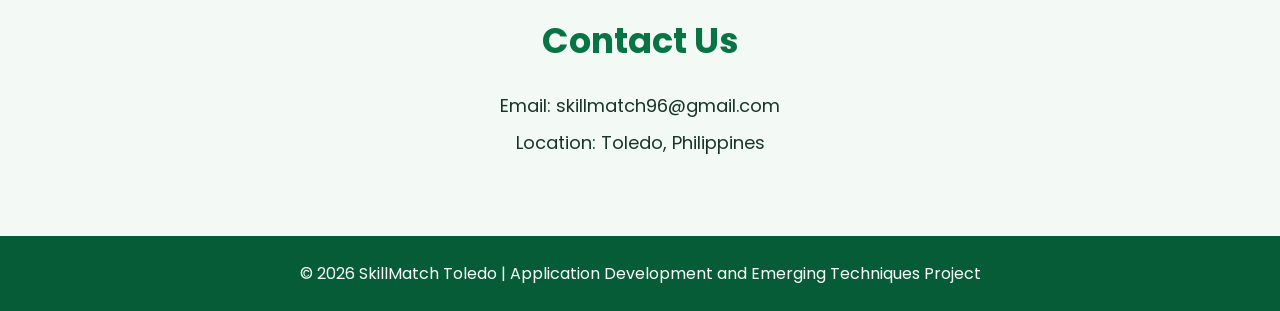
==== commit 8c01121b: "added account type,dashboard to employer, change color to minimal green and adjust my name" ====
--- a/index.html
+++ b/index.html
@@ -1,149 +1,125 @@
 <!DOCTYPE html>
 <html lang="en">
-<head>
-    <meta charset="UTF-8">
-    <meta name="viewport" content="width=device-width, initial-scale=1.0">
-    <title>SkillMatch Toledo</title>
+    <head>
+        <meta charset="UTF-8">
+        <meta name="viewport" content="width=device-width, initial-scale=1.0">
+        <title>SkillMatch Toledo</title>
 
-    <link rel="stylesheet" href="css/style.css">
+        <link rel="stylesheet" href="css/style.css">
 
-    <link rel="preconnect" href="https://fonts.googleapis.com">
-    <link href="https://fonts.googleapis.com/css2?family=Poppins:wght@300;400;500;600;700&display=swap" rel="stylesheet">
-</head>
-<body>
+        <link rel="preconnect" href="https://fonts.googleapis.com">
+        <link href="https://fonts.googleapis.com/css2?family=Poppins:wght@300;400;500;600;700&display=swap" rel="stylesheet">
+    </head>
+    <body>
 
-<header>
-    <nav>
-        <div class="logo">
-            <h2>SkillMatch Toledo</h2>
-        </div>
+        <header>
+            <nav>
+                <div class="logo">
+                    <h2>SkillMatch Toledo</h2>
+                </div>
 
-        <ul>
-            <li><a href="#">Home</a></li>
-            <li><a href="#about">About</a></li>
-            <li><a href="#features">Features</a></li>
-            <li><a href="#contact">Contact</a></li>
-        </ul>
+                <ul>
+                    <li><a href="#">Home</a></li>
+                    <li><a href="#about">About</a></li>
+                    <li><a href="#features">Features</a></li>
+                    <li><a href="#contact">Contact</a></li>
+                </ul>
 
-        <div class="buttons">
-            <a href="login.html" class="login">Login</a>
-            <a href="register.html" class="register">Register</a>
-        </div>
-    </nav>
-</header>
+                <div class="buttons">
+                    <a href="login.html" class="login">Login</a>
+                    <a href="register.html" class="register">Register</a>
+                </div>
+            </nav>
+        </header>
 
-<section class="hero">
+        <section class="hero">
+            <div class="hero-text">
+                <h1>Find the Right Job for You That Match Your Skills</h1>
+                <p>
+                    SkillMatch Toledo connects job seekers and employers across Toledo.
+                    Discover opportunities that match your skills, education, and experience.
+                </p>
+                <a href="register.html" class="btn">Get Started</a>
+            </div>
 
-    <div class="hero-text">
+            <div class="hero-image">
+                <img src="https://images.unsplash.com/photo-1521737604893-d14cc237f11d?w=800" alt="People Working">
+            </div>
+        
+        </section>
 
-        <h1>Find the Right Job for You That Match Your Skills</h1>
+        <section id="about" class="about">
+            <h2>About SkillMatch Toledo</h2>
+            <p>
+                SkillMatch Toledo is a web-based employment platform that helps local job seekers
+                find jobs that match their skills while helping employers hire qualified
+                applicants more efficiently.
+            </p>
+        </section>
 
-        <p>
-            SkillMatch Toledo connects job seekers and employers across Toledo.
-            Discover opportunities that match your skills, education, and experience.
-        </p>
+        <section id="features" class="features">
+            <h2>Platform Features</h2>
 
-        <a href="register.html" class="btn">Get Started</a>
+            <div class="cards">
+                <div class="card">
+                    <h3>Skill Matching</h3>
+                    <p>Receive job recommendations based on your skills and experience.</p>
+                </div>
 
-    </div>
+                <div class="card">
+                    <h3>Easy Job Search</h3>
+                    <p>Search jobs by location, category, salary, or company.</p>
+                </div>
 
-    <div class="hero-image">
-        <img src="https://images.unsplash.com/photo-1521737604893-d14cc237f11d?w=800" alt="People Working">
-    </div>
+                <div class="card">
+                    <h3>Employers</h3>
+                    <p>Browse opportunities posted by employers.</p>
+                </div>
 
-</section>
+                <div class="card">
+                    <h3>Application Tracking</h3>
+                    <p>Monitor the status of your applications in one place.</p>
+                </div>
+            </div>
+        </section>
 
-<section id="about" class="about">
+        <section class="how">
+            <h2>How It Works</h2>
 
-<h2>About SkillMatch Toledo</h2>
+            <div class="steps">
+                <div class="step">
+                    <h3>1</h3>
+                    <p>Create an Account</p>
+                </div>
 
-<p>
+                <div class="step">
+                    <h3>2</h3>
+                    <p>Complete Your Profile</p>
+                </div>
 
-SkillMatch Toledo is a web-based employment platform that helps local job seekers
-find jobs that match their skills while helping employers hire qualified
-applicants more efficiently.
+                <div class="step">
+                    <h3>3</h3>
+                    <p>Find Matching Jobs</p>
+                </div>
 
-</p>
+                <div class="step">
+                    <h3>4</h3>
+                    <p>Apply Online</p>
+                </div>
+            </div>
+        </section>
 
-</section>
+        <section id="contact" class="contact">
+            <h2>Contact Us</h2>
+            <p>Email: skillmatch96@gmail.com</p>
+            <p>Location: Toledo, Philippines</p>
+        </section>
 
-<section id="features" class="features">
+        <footer>
+            <p>© <span id="year">2026</span> SkillMatch Toledo | Application Development and Emerging Techniques Project</p>
+        </footer>
 
-<h2>Platform Features</h2>
+        <script src="js/main.js"></script>
 
-<div class="cards">
-
-<div class="card">
-<h3>Skill Matching</h3>
-<p>Receive job recommendations based on your skills and experience.</p>
-</div>
-
-<div class="card">
-<h3>Easy Job Search</h3>
-<p>Search jobs by location, category, salary, or company.</p>
-</div>
-
-<div class="card">
-<h3>Verified Employers</h3>
-<p>Browse opportunities posted by verified employers.</p>
-</div>
-
-<div class="card">
-<h3>Application Tracking</h3>
-<p>Monitor the status of your applications in one place.</p>
-</div>
-
-</div>
-
-</section>
-
-<section class="how">
-
-<h2>How It Works</h2>
-
-<div class="steps">
-
-<div class="step">
-<h3>1</h3>
-<p>Create an Account</p>
-</div>
-
-<div class="step">
-<h3>2</h3>
-<p>Complete Your Profile</p>
-</div>
-
-<div class="step">
-<h3>3</h3>
-<p>Find Matching Jobs</p>
-</div>
-
-<div class="step">
-<h3>4</h3>
-<p>Apply Online</p>
-</div>
-
-</div>
-
-</section>
-
-<section id="contact" class="contact">
-
-<h2>Contact Us</h2>
-
-<p>Email: skillmatch96@gmail.com</p>
-
-<p>Location: Toledo, Philippines</p>
-
-</section>
-
-<footer>
-
-<p>© <span id="year">2026</span> SkillMatch Toledo | Application Development and Emerging Techniques Project</p>
-
-</footer>
-
-<script src="js/main.js"></script>
-
-</body>
+    </body>
 </html>
--- a/css/style.css
+++ b/css/style.css
@@ -1,613 +1,682 @@
 /* Google Font */
-@import url('https://fonts.googleapis.com/css2?family=Poppins:wght@300;400;500;600;700&display=swap');
-
-/* Reset */
-*{
-    margin:0;
-    padding:0;
-    box-sizing:border-box;
-    font-family:'Poppins',sans-serif;
-}
-
-html{
-    scroll-behavior:smooth;
-}
-
-body{
-    background:#F8F9FF;
-    color:#33343D;
-}
-
-/* ================= NAVBAR ================= */
-
-header{
-    width:100%;
-    background:white;
-    box-shadow:0 2px 10px rgba(91,95,239,.08);
-    position:sticky;
-    top:0;
-    z-index:1000;
-}
-
-nav{
-    width:90%;
-    margin:auto;
-    height:80px;
-    display:flex;
-    justify-content:space-between;
-    align-items:center;
-}
-
-.logo h2{
-    color:#5B5FEF;
-    font-size:30px;
-}
-
-nav ul{
-    display:flex;
-    list-style:none;
-}
-
-nav ul li{
-    margin:0 15px;
-}
-
-nav ul li a{
-    text-decoration:none;
-    color:#33343D;
-    font-weight:500;
-    transition:.3s;
-}
-
-nav ul li a:hover{
-    color:#5B5FEF;
-}
-
-.buttons a{
-    text-decoration:none;
-    margin-left:10px;
-    padding:10px 22px;
-    border-radius:8px;
-    font-weight:600;
-}
-
-.login{
-    color:#5B5FEF;
-    border:2px solid #5B5FEF;
-}
-
-.login:hover{
-    background:#5B5FEF;
-    color:white;
-}
-
-.register{
-    background:#5B5FEF;
-    color:white;
-}
-
-.register:hover{
-    background:#4649C8;
-}
-
-/* ================= HERO ================= */
-
-.hero{
-    width:90%;
-    margin:70px auto;
-    display:flex;
-    justify-content:space-between;
-    align-items:center;
-    gap:50px;
-}
-
-.hero-text{
-    flex:1;
-}
-
-.hero-text h1{
-    font-size:55px;
-    color:#5B5FEF;
-    margin-bottom:20px;
-}
-
-.hero-text p{
-    font-size:18px;
-    line-height:1.8;
-    margin-bottom:30px;
-}
-
-.btn{
-    display:inline-block;
-    text-decoration:none;
-    background:#5B5FEF;
-    color:white;
-    padding:15px 35px;
-    border-radius:10px;
-    transition:.3s;
-}
-
-.btn:hover{
-    background:#4649C8;
-}
-
-.hero-image{
-    flex:1;
-}
-
-.hero-image img{
-    width:100%;
-    border-radius:20px;
-    box-shadow:0 15px 40px rgba(91,95,239,.15);
-}
-
-/* ================= SECTIONS ================= */
-
-.about,
-.features,
-.how,
-.contact{
-    width:90%;
-    margin:80px auto;
-}
-
-.about h2,
-.features h2,
-.how h2,
-.contact h2{
-    text-align:center;
-    color:#5B5FEF;
-    margin-bottom:25px;
-    font-size:35px;
-}
-
-.about p{
-    max-width:900px;
-    margin:auto;
-    text-align:center;
-    line-height:1.8;
-    font-size:18px;
-}
-
-/* ================= FEATURES ================= */
-
-.cards{
-    display:grid;
-    grid-template-columns:repeat(auto-fit,minmax(250px,1fr));
-    gap:25px;
-    margin-top:40px;
-}
-
-.card{
-    background:white;
-    padding:30px;
-    border-radius:15px;
-    text-align:center;
-    box-shadow:0 5px 20px rgba(91,95,239,.08);
-    transition:.3s;
-}
-
-.card:hover{
-    transform:translateY(-8px);
-}
-
-.card h3{
-    color:#5B5FEF;
-    margin-bottom:15px;
-}
-
-/* ================= HOW ================= */
-
-.steps{
-    display:grid;
-    grid-template-columns:repeat(auto-fit,minmax(180px,1fr));
-    gap:20px;
-    margin-top:40px;
-}
-
-.step{
-    background:white;
-    text-align:center;
-    padding:30px;
-    border-radius:15px;
-    box-shadow:0 5px 15px rgba(91,95,239,.08);
-}
-
-.step h3{
-    width:60px;
-    height:60px;
-    margin:auto;
-    margin-bottom:15px;
-    border-radius:50%;
-    background:#5B5FEF;
-    color:white;
-    display:flex;
-    justify-content:center;
-    align-items:center;
-    font-size:25px;
-}
-
-/* ================= CONTACT ================= */
-
-.contact{
-    text-align:center;
-}
-
-.contact p{
-    margin:10px 0;
-    font-size:18px;
-}
-
-/* ================= FOOTER ================= */
-
-footer{
-    background:#5B5FEF;
-    color:white;
-    text-align:center;
-    padding:25px;
-    margin-top:60px;
-}
-
-/* ================= MOBILE ================= */
-
-@media(max-width:900px){
-
-nav{
-    flex-direction:column;
-    height:auto;
-    padding:20px 0;
-}
-
-nav ul{
-    margin:20px 0;
-}
-
-.hero{
-    flex-direction:column;
-    text-align:center;
-}
-
-.hero-text h1{
-    font-size:40px;
-}
-
-.buttons{
-    margin-bottom:15px;
-}
-
-}
-
-/* ================= SHARED AUTHENTICATION STYLES ================= */
-
-.login-container,
-.register-container{
-    width:100%;
-    min-height:100vh;
-    display:flex;
-    justify-content:center;
-    align-items:center;
-    background:linear-gradient(135deg,#5B5FEF,#8588F5);
-    padding:20px;
-}
-
-.login-box,
-.register-box{
-    width:100%;
-    max-width:420px;
-    background:white;
-    padding:35px 40px;
-    border-radius:15px;
-    box-shadow:0 15px 35px rgba(91,95,239,.2);
-}
-
-.login-box h1,
-.register-box h1{
-    text-align:center;
-    color:#5B5FEF;
-    margin-bottom:8px;
-}
-
-.login-box p,
-.register-box p{
-    text-align:center;
-    color:#666;
-    margin-bottom:20px;
-}
-
-.input-box{
-    margin-bottom:15px;
-}
-
-.input-box label{
-    display:block;
-    margin-bottom:6px;
-    font-weight:500;
-}
-
+@import url('https://fonts.googleapis.com/css2?family=Poppins:wght@300;400;500;600;700&display=swap'); 
+ 
+/* Reset */ 
+*{ 
+    margin:0; 
+    padding:0; 
+    box-sizing:border-box; 
+    font-family:'Poppins',sans-serif; 
+} 
+ 
+html{ 
+    scroll-behavior:smooth; 
+} 
+ 
+body{ 
+    background:#F3FAF6; 
+    color:#19352A; 
+} 
+ 
+/* ================= NAVBAR ================= */ 
+ 
+header{ 
+    width:100%; 
+    background:#FFFFFF; 
+    box-shadow:0 2px 10px rgba(8,116,67,.10); 
+    position:sticky; 
+    top:0; 
+    z-index:1000; 
+} 
+ 
+nav{ 
+    width:90%; 
+    margin:auto; 
+    height:80px; 
+    display:flex; 
+    justify-content:space-between; 
+    align-items:center; 
+} 
+ 
+.logo h2{ 
+    color:#087443; 
+    font-size:30px; 
+} 
+ 
+nav ul{ 
+    display:flex; 
+    list-style:none; 
+} 
+ 
+nav ul li{ 
+    margin:0 15px; 
+} 
+ 
+nav ul li a{ 
+    text-decoration:none; 
+    color:#19352A; 
+    font-weight:500; 
+    transition:.3s; 
+} 
+ 
+nav ul li a:hover{ 
+    color:#0A8F55; 
+} 
+ 
+.buttons a{ 
+    text-decoration:none; 
+    margin-left:10px; 
+    padding:10px 22px; 
+    border-radius:8px; 
+    font-weight:600; 
+} 
+ 
+.login{ 
+    color:#087443; 
+    border:2px solid #087443; 
+} 
+ 
+.login:hover{ 
+    background:#087443; 
+    color:white; 
+} 
+ 
+.register{ 
+    background:#087443; 
+    color:white; 
+} 
+ 
+.register:hover{ 
+    background:#065C36; 
+} 
+ 
+/* ================= HERO ================= */ 
+ 
+.hero{ 
+    width:90%; 
+    margin:70px auto; 
+    display:flex; 
+    justify-content:space-between; 
+    align-items:center; 
+    gap:50px; 
+} 
+ 
+.hero-text{ 
+    flex:1; 
+} 
+ 
+.hero-text h1{ 
+    font-size:55px; 
+    color:#087443; 
+    margin-bottom:20px; 
+} 
+ 
+.hero-text p{ 
+    font-size:18px; 
+    line-height:1.8; 
+    margin-bottom:30px; 
+} 
+ 
+.btn{ 
+    display:inline-block; 
+    text-decoration:none; 
+    background:#0A8F55; 
+    color:white; 
+    padding:15px 35px; 
+    border-radius:10px; 
+    transition:.3s; 
+} 
+ 
+.btn:hover{ 
+    background:#087443; 
+} 
+ 
+.hero-image{ 
+    flex:1; 
+} 
+ 
+.hero-image img{ 
+    width:100%; 
+    border-radius:20px; 
+    box-shadow:0 15px 40px rgba(8,116,67,.16); 
+} 
+ 
+/* ================= SECTIONS ================= */ 
+ 
+.about, 
+.features, 
+.how, 
+.contact{ 
+    width:90%; 
+    margin:80px auto; 
+} 
+ 
+.about h2, 
+.features h2, 
+.how h2, 
+.contact h2{ 
+    text-align:center; 
+    color:#087443; 
+    margin-bottom:25px; 
+    font-size:35px; 
+} 
+ 
+.about p{ 
+    max-width:900px; 
+    margin:auto; 
+    text-align:center; 
+    line-height:1.8; 
+    font-size:18px; 
+} 
+ 
+/* ================= FEATURES ================= */ 
+ 
+.cards{ 
+    display:grid; 
+    grid-template-columns:repeat(auto-fit,minmax(250px,1fr)); 
+    gap:25px; 
+    margin-top:40px; 
+} 
+ 
+.card{ 
+    background:#FFFFFF; 
+    padding:30px; 
+    border-radius:15px; 
+    text-align:center; 
+    box-shadow:0 5px 20px rgba(8,116,67,.09); 
+    transition:.3s; 
+} 
+ 
+.card:hover{ 
+    transform:translateY(-8px); 
+    box-shadow:0 10px 25px rgba(8,116,67,.14); 
+} 
+ 
+.card h3{ 
+    color:#0A8F55; 
+    margin-bottom:15px; 
+} 
+ 
+/* ================= HOW ================= */ 
+ 
+.steps{ 
+    display:grid; 
+    grid-template-columns:repeat(auto-fit,minmax(180px,1fr)); 
+    gap:20px; 
+    margin-top:40px; 
+} 
+ 
+.step{ 
+    background:#FFFFFF; 
+    text-align:center; 
+    padding:30px; 
+    border-radius:15px; 
+    box-shadow:0 5px 15px rgba(8,116,67,.08); 
+} 
+ 
+.step h3{ 
+    width:60px; 
+    height:60px; 
+    margin:auto; 
+    margin-bottom:15px; 
+    border-radius:50%; 
+    background:#0A8F55; 
+    color:white; 
+    display:flex; 
+    justify-content:center; 
+    align-items:center; 
+    font-size:25px; 
+} 
+ 
+/* ================= CONTACT ================= */ 
+ 
+.contact{ 
+    text-align:center; 
+} 
+ 
+.contact p{ 
+    margin:10px 0; 
+    font-size:18px; 
+} 
+ 
+/* ================= FOOTER ================= */ 
+ 
+footer{ 
+    background:#065C36; 
+    color:white; 
+    text-align:center; 
+    padding:25px; 
+    margin-top:60px; 
+} 
+ 
+/* ================= MOBILE ================= */ 
+ 
+@media(max-width:900px){ 
+ 
+nav{ 
+    flex-direction:column; 
+    height:auto; 
+    padding:20px 0; 
+} 
+ 
+nav ul{ 
+    margin:20px 0; 
+} 
+ 
+.hero{ 
+    flex-direction:column; 
+    text-align:center; 
+} 
+ 
+.hero-text h1{ 
+    font-size:40px; 
+} 
+ 
+.buttons{ 
+    margin-bottom:15px; 
+} 
+ 
+} 
+ 
+/* ================= SHARED AUTHENTICATION STYLES ================= */ 
+ 
+.login-container, 
+.register-container{ 
+    width:100%; 
+    min-height:100vh; 
+    display:flex; 
+    justify-content:center; 
+    align-items:center; 
+    background:linear-gradient(135deg,#065C36,#0A8F55,#19A463); 
+    padding:20px; 
+} 
+ 
+.login-box, 
+.register-box{ 
+    width:100%; 
+    max-width:420px; 
+    background:#FFFFFF; 
+    padding:35px 40px; 
+    border-radius:15px; 
+    box-shadow:0 15px 35px rgba(8,116,67,.22); 
+} 
+ 
+.login-box h1, 
+.register-box h1{ 
+    text-align:center; 
+    color:#087443; 
+    margin-bottom:8px; 
+} 
+ 
+.login-box p, 
+.register-box p{ 
+    text-align:center; 
+    color:#66736B; 
+    margin-bottom:20px; 
+} 
+ 
+.input-box{ 
+    margin-bottom:15px; 
+} 
+ 
+.input-box label{ 
+    display:block; 
+    margin-bottom:6px; 
+    font-weight:500; 
+} 
+ 
 .input-box input{
     width:100%;
     padding:10px 12px;
-    border:1px solid #D9DBF2;
+    border:1px solid #CFE5D9;
     border-radius:8px;
     font-size:15px;
 }
 
-.input-box input:focus{
-    border-color:#5B5FEF;
-    outline:none;
-}
-
-.remember{
+.role-options{
     display:flex;
-    justify-content:space-between;
-    align-items:center;
-    margin:15px 0 20px;
-    font-size:14px;
-}
-
-.remember label{
+    gap:12px;
+}
+
+.role-option{
+    flex:1;
     display:flex;
     align-items:center;
+    justify-content:center;
     gap:8px;
+    padding:12px;
+    border:1px solid #CFE5D9;
+    border-radius:8px;
     cursor:pointer;
-}
-
-.remember a{
-    color:#5B5FEF;
-    text-decoration:none;
-}
-
-.login-btn,
-.register-btn{
-    width:100%;
-    padding:14px;
-    background:#5B5FEF;
-    color:white;
-    border:none;
-    border-radius:8px;
-    font-size:16px;
-    cursor:pointer;
+    font-weight:500;
+    font-size:14px;
     transition:.3s;
-}
-
-.login-btn:hover,
-.register-btn:hover{
-    background:#4649C8;
-}
-
-.register-link,
-.login-link{
-    margin-top:20px;
-    text-align:center;
-}
-
-.register-link a,
-.login-link a,
-.back-home{
-    color:#5B5FEF;
-    text-decoration:none;
-    font-weight:600;
-}
-
-.back-home{
-    display:block;
-    text-align:center;
-    margin-top:20px;
-}
-
-/* ================= DASHBOARD ================= */
-
-nav ul li a.active{
-    color:#5B5FEF;
-    font-weight:600;
-}
-
-.dashboard{
-    width:90%;
-    margin:60px auto;
-}
-
-.dashboard-head{
-    text-align:center;
-    margin-bottom:35px;
-}
-
-.dashboard-head h1{
-    color:#5B5FEF;
-    font-size:40px;
-    margin-bottom:10px;
-}
-
-.dashboard-head p{
-    font-size:17px;
-    color:#555;
-}
-
+    margin-bottom:0;
+}
+
+.role-option input{
+    width:auto;
+    accent-color:#0A8F55;
+}
+
+.role-option:has(input:checked){
+    border-color:#0A8F55;
+    background:#E8F6EF;
+    color:#087443;
+}
+ 
+.input-box input:focus{ 
+    border-color:#0A8F55; 
+    outline:none; 
+} 
+ 
+.remember{ 
+    display:flex; 
+    justify-content:space-between; 
+    align-items:center; 
+    margin:15px 0 20px; 
+    font-size:14px; 
+} 
+ 
+.remember label{ 
+    display:flex; 
+    align-items:center; 
+    gap:8px; 
+    cursor:pointer; 
+} 
+ 
+.remember a{ 
+    color:#0A8F55; 
+    text-decoration:none; 
+} 
+ 
+.login-btn, 
+.register-btn{ 
+    width:100%; 
+    padding:14px; 
+    background:#0A8F55; 
+    color:white; 
+    border:none; 
+    border-radius:8px; 
+    font-size:16px; 
+    cursor:pointer; 
+    transition:.3s; 
+} 
+ 
+.login-btn:hover, 
+.register-btn:hover{ 
+    background:#087443; 
+} 
+ 
+.register-link, 
+.login-link{ 
+    margin-top:20px; 
+    text-align:center; 
+} 
+ 
+.register-link a, 
+.login-link a, 
+.back-home{ 
+    color:#0A8F55; 
+    text-decoration:none; 
+    font-weight:600; 
+} 
+ 
+.back-home{ 
+    display:block; 
+    text-align:center; 
+    margin-top:20px; 
+} 
+ 
+/* ================= DASHBOARD ================= */ 
+ 
+nav ul li a.active{ 
+    color:#0A8F55; 
+    font-weight:600; 
+} 
+ 
+.dashboard{ 
+    width:90%; 
+    margin:60px auto; 
+} 
+ 
+.dashboard-head{ 
+    text-align:center; 
+    margin-bottom:35px; 
+} 
+ 
+.dashboard-head h1{ 
+    color:#087443; 
+    font-size:40px; 
+    margin-bottom:10px; 
+} 
+ 
+.dashboard-head p{ 
+    font-size:17px; 
+    color:#66736B; 
+} 
+ 
 .dashboard-filters{
     display:flex;
     gap:15px;
     margin-bottom:20px;
 }
 
-.dashboard-filters input{
-    flex:1;
-    padding:12px 15px;
-    border:1px solid #D9DBF2;
-    border-radius:8px;
-    font-size:15px;
-}
-
-.dashboard-filters input:focus{
-    border-color:#5B5FEF;
-    outline:none;
-}
-
-.dashboard-filters select{
-    padding:12px 15px;
-    border:1px solid #D9DBF2;
-    border-radius:8px;
-    font-size:15px;
-    background:white;
-    cursor:pointer;
-}
-
-.post-box select{
-    width:100%;
-    padding:10px 12px;
-    border:1px solid #D9DBF2;
-    border-radius:8px;
-    font-size:15px;
-    background:white;
-}
-
-.job-count p{
-    color:#555;
-    margin-bottom:20px;
-}
-
-/* ================= JOB CARDS ================= */
-
-.job-grid{
+/* ================= STATS CARDS ================= */
+
+.stats-grid{
     display:grid;
-    grid-template-columns:repeat(auto-fit,minmax(280px,1fr));
-    gap:25px;
-}
-
-.job-card{
-    background:white;
+    grid-template-columns:repeat(auto-fit,minmax(220px,1fr));
+    gap:20px;
+    margin-bottom:40px;
+}
+
+.stat-card{
+    background:#FFFFFF;
     padding:25px;
     border-radius:15px;
-    box-shadow:0 5px 20px rgba(91,95,239,.08);
-    transition:.3s;
-    display:flex;
-    flex-direction:column;
-}
-
-.job-card:hover{
-    transform:translateY(-6px);
-}
-
-.job-card-top{
-    display:flex;
-    justify-content:space-between;
-    align-items:flex-start;
-    gap:10px;
-}
-
-.job-card-top h3{
-    color:#5B5FEF;
-    font-size:20px;
-}
-
-.job-posted{
-    font-size:12px;
-    color:#999;
-    white-space:nowrap;
-}
-
-.job-company{
-    color:#666;
-    margin:8px 0 4px;
+    text-align:center;
+    box-shadow:0 5px 20px rgba(8,116,67,.09);
+}
+
+.stat-card h3{
+    color:#087443;
+    font-size:38px;
+}
+
+.stat-card p{
+    color:#66736B;
+    margin-top:5px;
+}
+
+.stat-applicants{
+    margin-top:auto;
+    padding-top:12px;
+    color:#66736B;
     font-size:14px;
-}
-
-.job-salary{
     font-weight:600;
-    color:#4649C8;
-    margin-bottom:12px;
-}
-
-.job-skills{
-    display:flex;
-    flex-wrap:wrap;
-    gap:8px;
-    margin-bottom:18px;
-}
-
-.skill-tag{
-    background:#F0F1FF;
-    color:#5B5FEF;
-    font-size:12px;
-    font-weight:500;
-    padding:5px 10px;
-    border-radius:20px;
-}
-
-.apply-btn,
-.delete-btn{
-    margin-top:auto;
-    padding:11px;
-    border:none;
-    border-radius:8px;
-    font-size:15px;
-    font-weight:600;
-    cursor:pointer;
-    transition:.3s;
-}
-
-.apply-btn{
-    background:#5B5FEF;
-    color:white;
-}
-
-.apply-btn:hover{
-    background:#4649C8;
-}
-
-.apply-btn:disabled{
-    background:#C9CBE8;
-    cursor:not-allowed;
-}
-
-.delete-btn{
-    background:#FFEFEF;
-    color:#E05656;
-}
-
-.delete-btn:hover{
-    background:#E05656;
-    color:white;
-}
-
-.empty{
-    color:#888;
-    text-align:center;
-    padding:40px 0;
-}
-
-/* ================= POST A JOB ================= */
-
-.post-layout{
-    display:grid;
-    grid-template-columns:1fr 1fr;
-    gap:30px;
-    align-items:start;
-}
-
-.post-box{
-    background:white;
-    padding:30px;
-    border-radius:15px;
-    box-shadow:0 5px 20px rgba(91,95,239,.08);
-}
-
-.post-box h2{
-    color:#5B5FEF;
-    margin-bottom:20px;
-}
-
-.post-box .job-grid{
-    grid-template-columns:1fr;
-    gap:15px;
-    margin-top:10px;
-}
-
-@media(max-width:900px){
-    .dashboard-filters{
-        flex-direction:column;
-    }
-
-    .post-layout{
-        grid-template-columns:1fr;
-    }
+}
+ 
+.dashboard-filters input{ 
+    flex:1; 
+    padding:12px 15px; 
+    border:1px solid #CFE5D9; 
+    border-radius:8px; 
+    font-size:15px; 
+} 
+ 
+.dashboard-filters input:focus{ 
+    border-color:#0A8F55; 
+    outline:none; 
+} 
+ 
+.dashboard-filters select{ 
+    padding:12px 15px; 
+    border:1px solid #CFE5D9; 
+    border-radius:8px; 
+    font-size:15px; 
+    background:#FFFFFF; 
+    cursor:pointer; 
+} 
+ 
+.post-box select{ 
+    width:100%; 
+    padding:10px 12px; 
+    border:1px solid #CFE5D9; 
+    border-radius:8px; 
+    font-size:15px; 
+    background:#FFFFFF; 
+} 
+ 
+.job-count p{ 
+    color:#66736B; 
+    margin-bottom:20px; 
+} 
+ 
+/* ================= JOB CARDS ================= */ 
+ 
+.job-grid{ 
+    display:grid; 
+    grid-template-columns:repeat(auto-fit,minmax(280px,1fr)); 
+    gap:25px; 
+} 
+ 
+.job-card{ 
+    background:#FFFFFF; 
+    padding:25px; 
+    border-radius:15px; 
+    box-shadow:0 5px 20px rgba(8,116,67,.09); 
+    transition:.3s; 
+    display:flex; 
+    flex-direction:column; 
+} 
+ 
+.job-card:hover{ 
+    transform:translateY(-6px); 
+    box-shadow:0 10px 25px rgba(8,116,67,.14); 
+} 
+ 
+.job-card-top{ 
+    display:flex; 
+    justify-content:space-between; 
+    align-items:flex-start; 
+    gap:10px; 
+} 
+ 
+.job-card-top h3{ 
+    color:#087443; 
+    font-size:20px; 
+} 
+ 
+.job-posted{ 
+    font-size:12px; 
+    color:#8A9991; 
+    white-space:nowrap; 
+} 
+ 
+.job-company{ 
+    color:#66736B; 
+    margin:8px 0 4px; 
+    font-size:14px; 
+} 
+ 
+.job-salary{ 
+    font-weight:600; 
+    color:#087443; 
+    margin-bottom:12px; 
+} 
+ 
+.job-skills{ 
+    display:flex; 
+    flex-wrap:wrap; 
+    gap:8px; 
+    margin-bottom:18px; 
+} 
+ 
+.skill-tag{ 
+    background:#E8F6EF; 
+    color:#087443; 
+    font-size:12px; 
+    font-weight:500; 
+    padding:5px 10px; 
+    border-radius:20px; 
+} 
+ 
+.apply-btn, 
+.delete-btn{ 
+    margin-top:auto; 
+    padding:11px; 
+    border:none; 
+    border-radius:8px; 
+    font-size:15px; 
+    font-weight:600; 
+    cursor:pointer; 
+    transition:.3s; 
+} 
+ 
+.apply-btn{ 
+    background:#0A8F55; 
+    color:white; 
+} 
+ 
+.apply-btn:hover{ 
+    background:#087443; 
+} 
+ 
+.apply-btn:disabled{ 
+    background:#BFD8CA; 
+    cursor:not-allowed; 
+} 
+ 
+.delete-btn{ 
+    background:#EEF6F1; 
+    color:#5E7166; 
+} 
+ 
+.delete-btn:hover{ 
+    background:#4D6257; 
+    color:white; 
+} 
+ 
+.empty{ 
+    color:#7D8D84; 
+    text-align:center; 
+    padding:40px 0; 
+} 
+ 
+/* ================= POST A JOB ================= */ 
+ 
+.post-layout{ 
+    display:grid; 
+    grid-template-columns:1fr 1fr; 
+    gap:30px; 
+    align-items:start; 
+} 
+ 
+.post-box{ 
+    background:#FFFFFF; 
+    padding:30px; 
+    border-radius:15px; 
+    box-shadow:0 5px 20px rgba(8,116,67,.09); 
+} 
+ 
+.post-box h2{ 
+    color:#087443; 
+    margin-bottom:20px; 
+} 
+ 
+.post-box .job-grid{ 
+    grid-template-columns:1fr; 
+    gap:15px; 
+    margin-top:10px; 
+} 
+ 
+@media(max-width:900px){ 
+    .dashboard-filters{ 
+        flex-direction:column; 
+    } 
+ 
+    .post-layout{ 
+        grid-template-columns:1fr; 
+    } 
 }
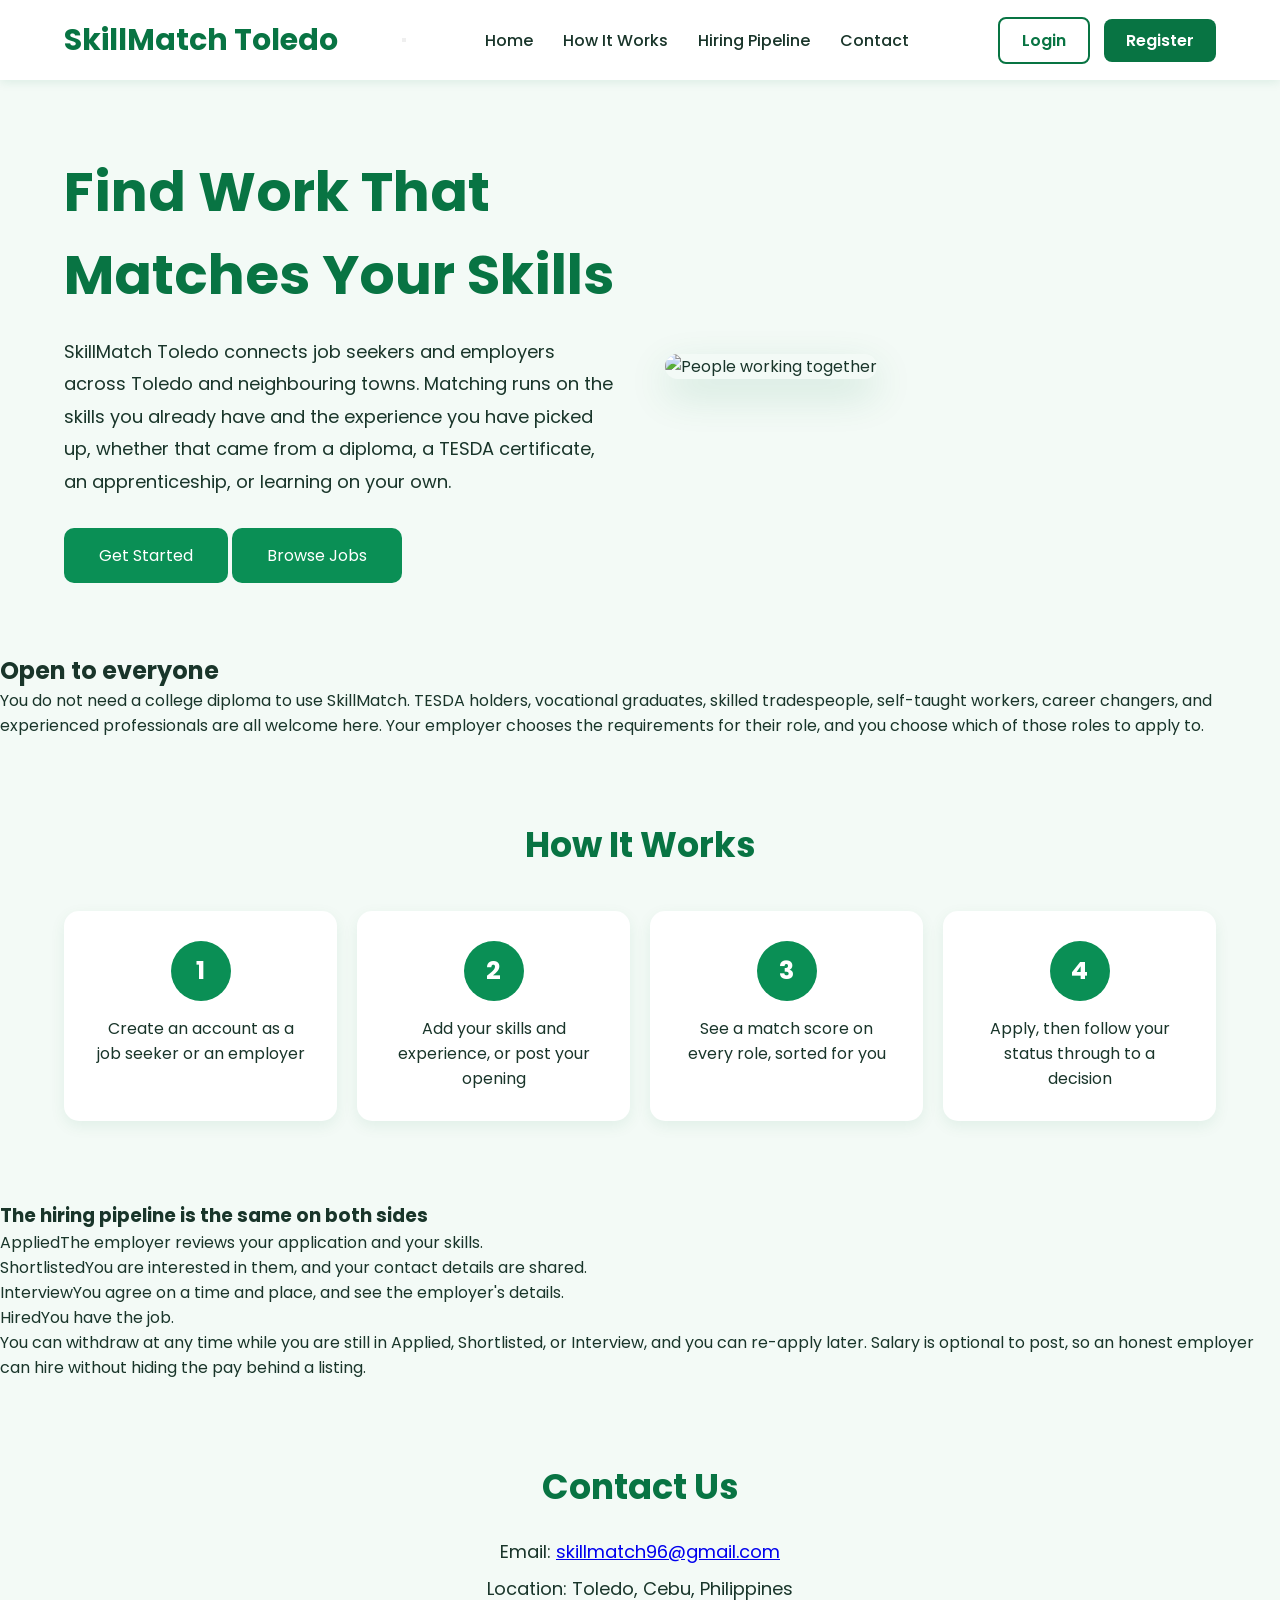
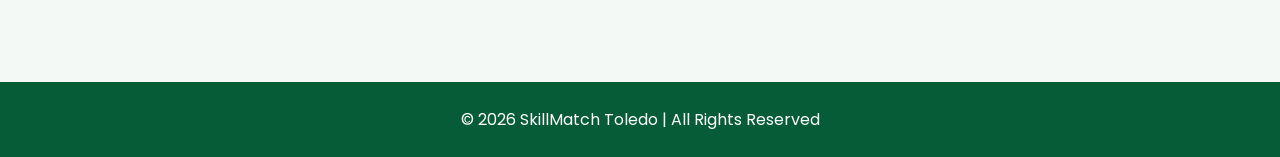
==== commit 7b8a5be8: "modified auth,dashboard(js) and dashboard,index, and register (html)" ====
--- a/index.html
+++ b/index.html
@@ -1,125 +1,129 @@
 <!DOCTYPE html>
 <html lang="en">
-    <head>
-        <meta charset="UTF-8">
-        <meta name="viewport" content="width=device-width, initial-scale=1.0">
-        <title>SkillMatch Toledo</title>
+<head>
+    <meta charset="UTF-8">
+    <meta name="viewport" content="width=device-width, initial-scale=1.0">
+    <title>SkillMatch Toledo | Jobs open to everyone</title>
 
-        <link rel="stylesheet" href="css/style.css">
+    <link rel="stylesheet" href="css/style.css">
 
-        <link rel="preconnect" href="https://fonts.googleapis.com">
-        <link href="https://fonts.googleapis.com/css2?family=Poppins:wght@300;400;500;600;700&display=swap" rel="stylesheet">
-    </head>
-    <body>
+    <link rel="preconnect" href="https://fonts.googleapis.com">
+    <link href="https://fonts.googleapis.com/css2?family=Poppins:wght@300;400;500;600;700&display=swap" rel="stylesheet">
+</head>
+<body>
 
-        <header>
-            <nav>
-                <div class="logo">
-                    <h2>SkillMatch Toledo</h2>
-                </div>
-
-                <ul>
-                    <li><a href="#">Home</a></li>
-                    <li><a href="#about">About</a></li>
-                    <li><a href="#features">Features</a></li>
-                    <li><a href="#contact">Contact</a></li>
-                </ul>
-
-                <div class="buttons">
-                    <a href="login.html" class="login">Login</a>
-                    <a href="register.html" class="register">Register</a>
-                </div>
-            </nav>
-        </header>
-
-        <section class="hero">
-            <div class="hero-text">
-                <h1>Find the Right Job for You That Match Your Skills</h1>
-                <p>
-                    SkillMatch Toledo connects job seekers and employers across Toledo.
-                    Discover opportunities that match your skills, education, and experience.
-                </p>
-                <a href="register.html" class="btn">Get Started</a>
+    <header>
+        <nav>
+            <div class="logo">
+                <h2>SkillMatch Toledo</h2>
             </div>
 
-            <div class="hero-image">
-                <img src="https://images.unsplash.com/photo-1521737604893-d14cc237f11d?w=800" alt="People Working">
+            <button type="button" class="menu-toggle" id="menuToggle" aria-expanded="false" aria-controls="navLinks" aria-label="Toggle menu">
+                <span></span>
+                <span></span>
+                <span></span>
+            </button>
+
+            <ul id="navLinks">
+                <li><a href="#home">Home</a></li>
+                <li><a href="#how">How It Works</a></li>
+                <li><a href="#pipeline">Hiring Pipeline</a></li>
+                <li><a href="#contact">Contact</a></li>
+            </ul>
+
+            <div class="buttons">
+                <a href="login.html" class="login">Login</a>
+                <a href="register.html" class="register">Register</a>
             </div>
-        
-        </section>
+        </nav>
+    </header>
 
-        <section id="about" class="about">
-            <h2>About SkillMatch Toledo</h2>
+    <section id="home" class="hero">
+        <div class="hero-text">
+            <h1>Find Work That Matches Your Skills</h1>
             <p>
-                SkillMatch Toledo is a web-based employment platform that helps local job seekers
-                find jobs that match their skills while helping employers hire qualified
-                applicants more efficiently.
+                SkillMatch Toledo connects job seekers and employers across Toledo and
+                neighbouring towns. Matching runs on the skills you already have and the
+                experience you have picked up, whether that came from a diploma,
+                a TESDA certificate, an apprenticeship, or learning on your own.
             </p>
-        </section>
+            <div class="hero-actions">
+                <a href="register.html" class="btn">Get Started</a>
+                <a href="jobs.html" class="btn btn-outline">Browse Jobs</a>
+            </div>
+        </div>
 
-        <section id="features" class="features">
-            <h2>Platform Features</h2>
+        <div class="hero-image">
+            <img src="https://images.unsplash.com/photo-1521737604893-d14cc237f11d?w=800" alt="People working together">
+        </div>
+    </section>
 
-            <div class="cards">
-                <div class="card">
-                    <h3>Skill Matching</h3>
-                    <p>Receive job recommendations based on your skills and experience.</p>
-                </div>
+    <section class="open-banner">
+        <h2>Open to everyone</h2>
+        <p>
+            You do not need a college diploma to use SkillMatch. TESDA holders, vocational
+            graduates, skilled tradespeople, self-taught workers, career changers, and
+            experienced professionals are all welcome here. Your employer chooses the
+            requirements for their role, and you choose which of those roles to apply to.
+        </p>
+    </section>
 
-                <div class="card">
-                    <h3>Easy Job Search</h3>
-                    <p>Search jobs by location, category, salary, or company.</p>
-                </div>
+    <section id="how" class="how">
+        <h2>How It Works</h2>
 
-                <div class="card">
-                    <h3>Employers</h3>
-                    <p>Browse opportunities posted by employers.</p>
-                </div>
+        <div class="steps">
+            <div class="step">
+                <h3>1</h3>
+                <p>Create an account as a job seeker or an employer</p>
+            </div>
 
-                <div class="card">
-                    <h3>Application Tracking</h3>
-                    <p>Monitor the status of your applications in one place.</p>
-                </div>
+            <div class="step">
+                <h3>2</h3>
+                <p>Add your skills and experience, or post your opening</p>
             </div>
-        </section>
 
-        <section class="how">
-            <h2>How It Works</h2>
+            <div class="step">
+                <h3>3</h3>
+                <p>See a match score on every role, sorted for you</p>
+            </div>
 
-            <div class="steps">
-                <div class="step">
-                    <h3>1</h3>
-                    <p>Create an Account</p>
-                </div>
+            <div class="step">
+                <h3>4</h3>
+                <p>Apply, then follow your status through to a decision</p>
+            </div>
+        </div>
+    </section>
 
-                <div class="step">
-                    <h3>2</h3>
-                    <p>Complete Your Profile</p>
-                </div>
+    <section id="pipeline" class="pipeline-demo">
+        <h3>The hiring pipeline is the same on both sides</h3>
 
-                <div class="step">
-                    <h3>3</h3>
-                    <p>Find Matching Jobs</p>
-                </div>
+        <ul class="pipe-steps">
+            <li><span class="status-badge st-info">Applied</span><span>The employer reviews your application and your skills.</span></li>
+            <li><span class="status-badge st-primary">Shortlisted</span><span>You are interested in them, and your contact details are shared.</span></li>
+            <li><span class="status-badge st-warn">Interview</span><span>You agree on a time and place, and see the employer's details.</span></li>
+            <li><span class="status-badge st-success">Hired</span><span>You have the job.</span></li>
+        </ul>
 
-                <div class="step">
-                    <h3>4</h3>
-                    <p>Apply Online</p>
-                </div>
-            </div>
-        </section>
+        <p class="hint">
+            You can withdraw at any time while you are still in Applied, Shortlisted, or
+            Interview, and you can re-apply later. Salary is optional to post, so an honest
+            employer can hire without hiding the pay behind a listing.
+        </p>
+    </section>
 
-        <section id="contact" class="contact">
-            <h2>Contact Us</h2>
-            <p>Email: skillmatch96@gmail.com</p>
-            <p>Location: Toledo, Philippines</p>
-        </section>
+    <section id="contact" class="contact">
+        <h2>Contact Us</h2>
+        <p>Email: <a href="mailto:skillmatch96@gmail.com">skillmatch96@gmail.com</a></p>
+        <p>Location: Toledo, Cebu, Philippines</p>
+       
+    </section>
 
-        <footer>
-            <p>© <span id="year">2026</span> SkillMatch Toledo | Application Development and Emerging Techniques Project</p>
-        </footer>
+    <footer>
+        <p>&copy; <span data-year>2026</span> SkillMatch Toledo | All Rights Reserved</p>
+    </footer>
 
-        <script src="js/main.js"></script>
+    <script src="js/utils.js"></script>
+    <script src="js/main.js"></script>
 
-    </body>
+</body>
 </html>
